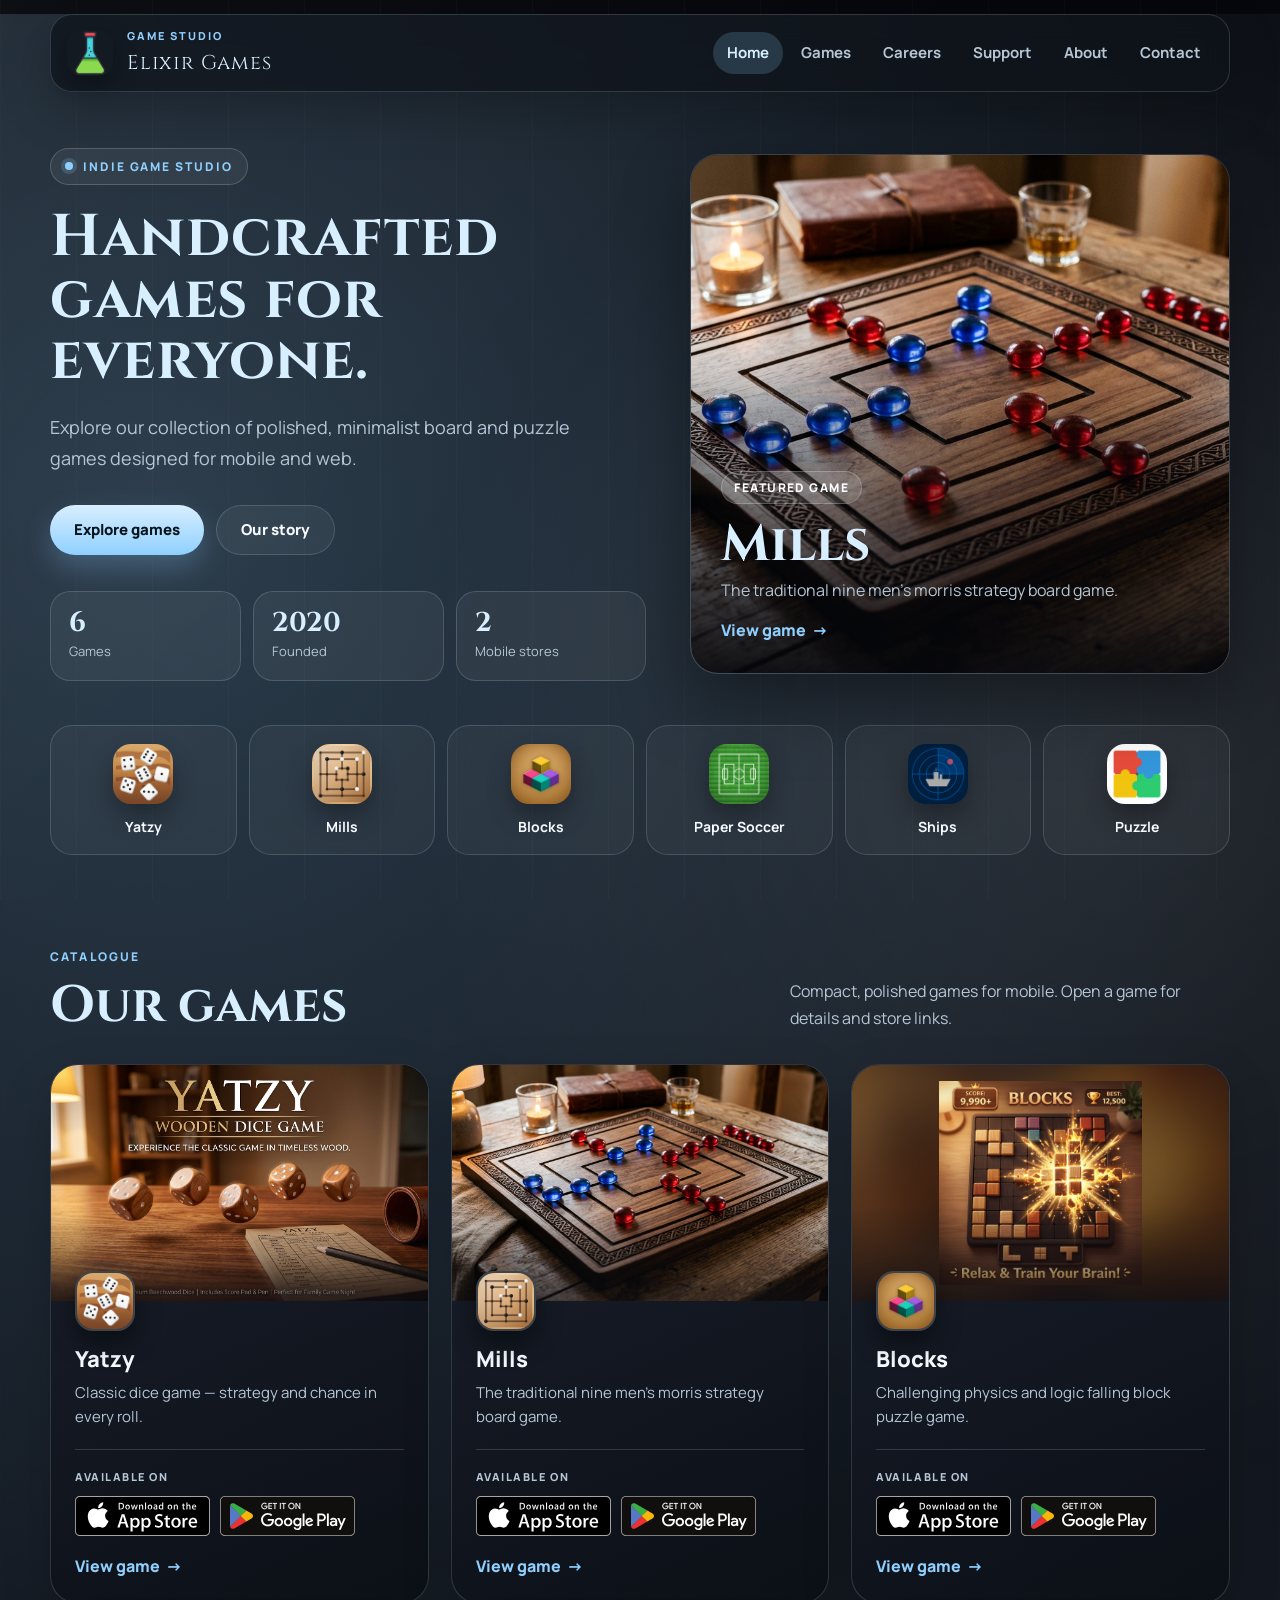
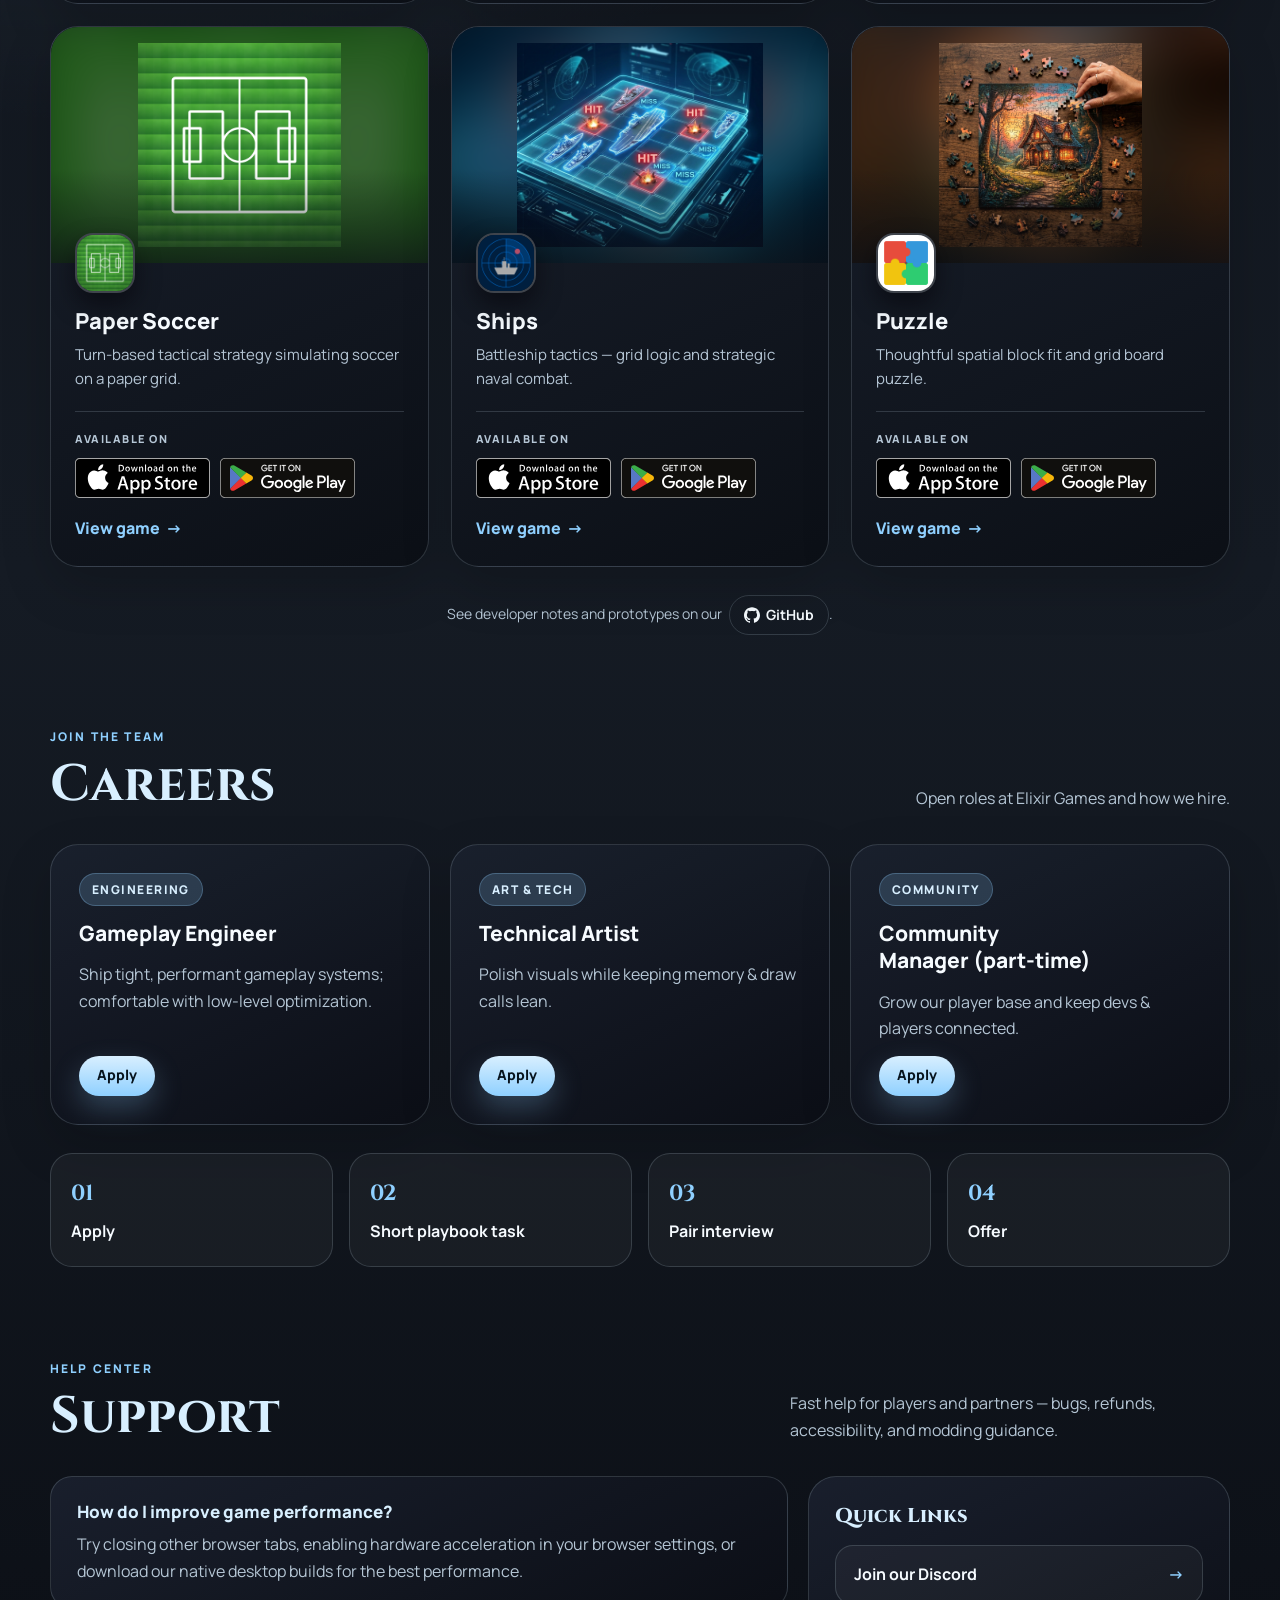
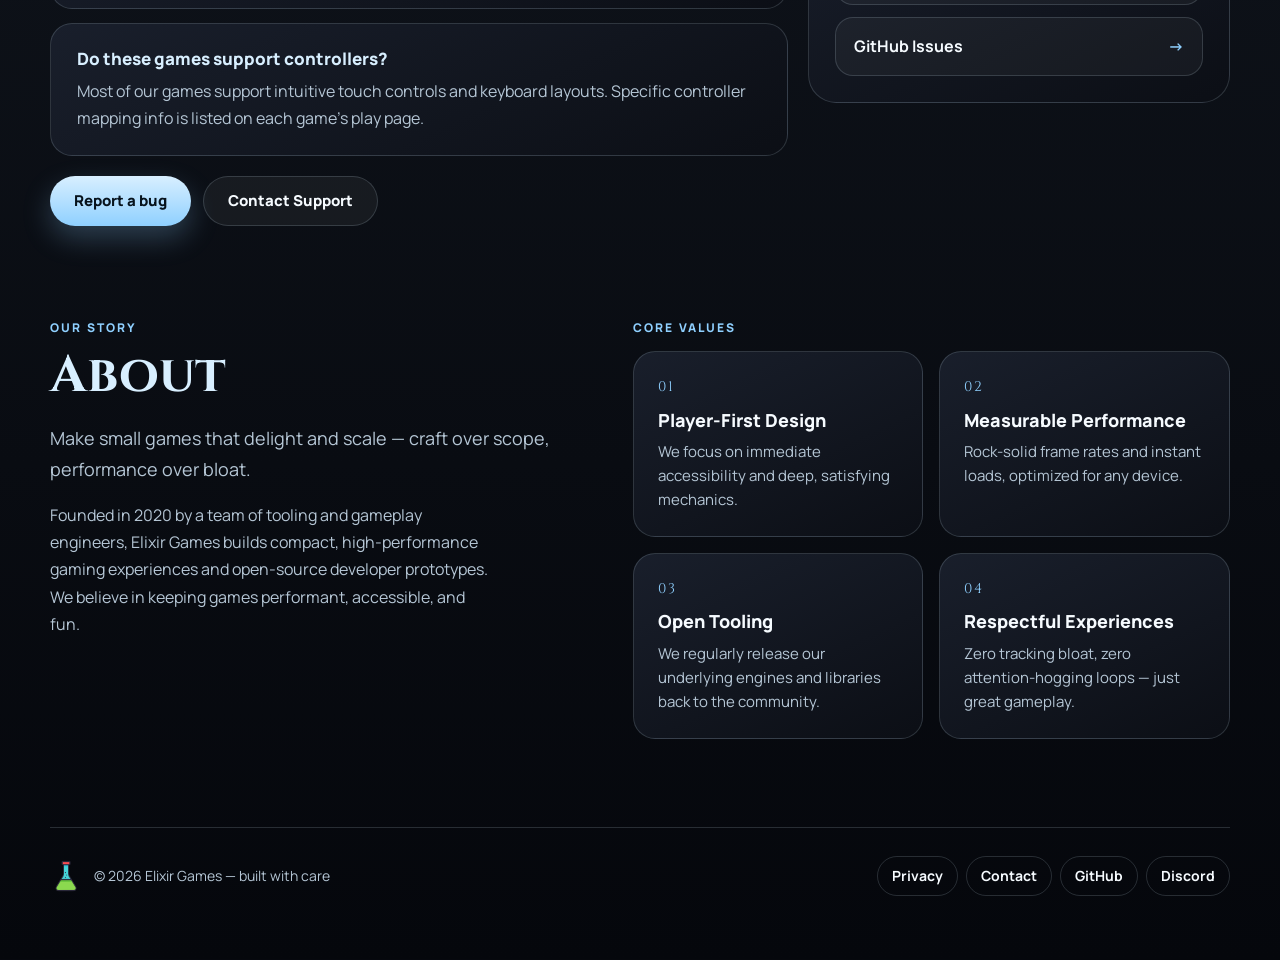
==== index.html @ 97a4c633 "Add white and logo-green light theme to homepage Hard-coded colours on the homepage are now theme to" ====
<!doctype html>
<html lang="en">
<head>
  <meta charset="utf-8">
  <meta name="viewport" content="width=device-width,initial-scale=1">
  <title>Elixir Games — Playful, performant games</title>
  <meta name="description" content="Elixir Games — indie studio building playful, performant games and interactive experiences.">
  <link rel="icon" href="/favicon.ico" type="image/x-icon">
  <link rel="icon" type="image/png" sizes="32x32" href="/favicon-32.png">
  <link rel="icon" type="image/png" sizes="16x16" href="/favicon-16.png">
  <link rel="apple-touch-icon" sizes="180x180" href="/apple-touch-icon.png">
  <meta name="theme-color" content="#0d1016">
  <link rel="canonical" href="https://elixirgames.io/">
  <meta name="robots" content="index, follow">
  <meta name="googlebot" content="index,follow,max-snippet:-1,max-image-preview:large,max-video-preview:-1">
  <link rel="preconnect" href="https://fonts.googleapis.com">
  <link rel="preconnect" href="https://fonts.gstatic.com" crossorigin>
  <link href="https://fonts.googleapis.com/css2?family=Cinzel:wght@500;700;800&family=Manrope:wght@400;500;600;700;800&display=swap" rel="stylesheet">

  <!-- Meta Pixel Code -->
  <script>
  !function(f,b,e,v,n,t,s)
  {if(f.fbq)return;n=f.fbq=function(){n.callMethod?
  n.callMethod.apply(n,arguments):n.queue.push(arguments)};
  if(!f._fbq)f._fbq=n;n.push=n;n.loaded=!0;n.version='2.0';
  n.queue=[];t=b.createElement(e);t.async=!0;
  t.src=v;s=b.getElementsByTagName(e)[0];
  s.parentNode.insertBefore(t,s)}(window, document,'script',
  'https://connect.facebook.net/en_US/fbevents.js');
  fbq('init', '1821610122608960');
  fbq('track', 'PageView');
  </script>
  <noscript><img height="1" width="1" style="display:none"
  src="https://www.facebook.com/tr?id=1821610122608960&ev=PageView&noscript=1"
  /></noscript>
  <!-- End Meta Pixel Code -->

  <!-- Open Graph / Social -->
  <meta property="og:title" content="Elixir Games — Playful, performant games">
  <meta property="og:description" content="Elixir Games builds compact, polished games that run everywhere — web, mobile, and native.">
  <meta property="og:type" content="website">
  <meta property="og:url" content="https://elixirgames.io/">
  <meta property="og:image" content="https://elixirgames.io/favicon-192.png">

  <!-- Twitter -->
  <meta name="twitter:card" content="summary_large_image">
  <meta name="twitter:title" content="Elixir Games — Playful, performant games">
  <meta name="twitter:description" content="Elixir Games builds compact, polished games that run everywhere — web, mobile, and native.">
  <meta name="twitter:image" content="https://elixirgames.io/favicon-192.png">

  <script type="application/ld+json">{
    "@context":"https://schema.org",
    "@type":"Organization",
    "name":"Elixir Games",
    "url":"https://elixirgames.io/",
    "logo":"https://elixirgames.io/favicon-192.png",
    "sameAs":["https://github.com/elixir-games"],
    "contactPoint":[{"@type":"ContactPoint","email":"contact@elixirgames.io","contactType":"customer support"}]
  }</script>
  <link rel="icon" href="/favicon.svg" type="image/svg+xml">
  <script>
    (function(){
      var t = new URLSearchParams(location.search).get('theme');
      if (t === 'light' || t === 'dark') document.documentElement.setAttribute('data-theme', t);
    })();
  </script>
  <style>
    :root{
      --bg:#0d1016;
      --bg-soft:#151b24;
      --bg-deep:#05070c;
      --card-bg:linear-gradient(155deg,rgba(26,32,45,.96),rgba(12,15,22,.96));
      --accent:#8fd0ff;
      --accent-strong:#d8efff;
      --accent-soft:rgba(var(--accent-rgb),.18);
      --accent-glow:rgba(var(--accent-rgb),.22);
      --text:#f6fbff;
      --muted:#b5c6d5;
      --line:rgba(216,239,255,.16);
      --max:1180px;
      --radius:28px;
      --display:"Cinzel","Times New Roman",serif;
      --sans:"Manrope","Avenir Next","Segoe UI",sans-serif;
      --ease:cubic-bezier(.2,.9,.3,1);
      --accent-rgb:143,208,255;
      --accent-text:#8fd0ff;
      --tint:255,255,255;
      --shadow-rgb:0,0,0;
      --fade-rgb:13,16,22;
      --media-bg:#0f1520;
      --topbar-bg:rgba(15,18,25,.72);
      --on-accent:#07131d;
      --btn-from:#d8efff;
      --btn-to:#8fd0ff;
      --grid-blend:screen;
      --glow-2:rgba(255,255,255,.08);
    }

    /* Light theme: white with the Elixir Games logo green (#8BD94F).
       Enabled with ?theme=light (script in <head>). Dark stays the default. */
    [data-theme="light"]{
      --bg:#ffffff;
      --bg-soft:#fbfef9;
      --bg-deep:#f3f9ec;
      --card-bg:linear-gradient(155deg,#ffffff,#f6fbf0);
      --accent:#8BD94F;
      --accent-text:#2F7A12;
      --accent-strong:#2C2A3D;
      --accent-rgb:139,217,79;
      --text:#2C2A3D;
      --muted:#5A5F72;
      --line:rgba(44,42,61,.12);
      --tint:44,42,61;
      --shadow-rgb:44,42,61;
      --fade-rgb:255,255,255;
      --media-bg:#eef5e6;
      --topbar-bg:rgba(255,255,255,.84);
      --on-accent:#2C2A3D;
      --btn-from:#BFF0A0;
      --btn-to:#8BD94F;
      --grid-blend:multiply;
      --accent-glow:rgba(139,217,79,.10);
      --glow-2:rgba(139,217,79,.07);
    }

    *{box-sizing:border-box}
    html{scroll-behavior:smooth;scroll-padding-top:110px;background:var(--bg-deep)}
    body{
      margin:0;
      min-height:100vh;
      color:var(--text);
      font-family:var(--sans);
      line-height:1.6;
      -webkit-font-smoothing:antialiased;
      text-rendering:optimizeLegibility;
      overflow-x:hidden;
      background:
        radial-gradient(circle at 12% 12%,var(--accent-glow),transparent 32%),
        radial-gradient(circle at 88% 18%,var(--glow-2),transparent 20%),
        linear-gradient(180deg,var(--bg) 0%,var(--bg-soft) 52%,var(--bg-deep) 100%);
    }
    body::before{
      content:"";
      position:fixed;
      inset:0;
      pointer-events:none;
      background:
        linear-gradient(135deg,rgba(var(--tint),.03),transparent 46%),
        repeating-linear-gradient(90deg,rgba(var(--tint),.018) 0,rgba(var(--tint),.018) 1px,transparent 1px,transparent 76px);
      mix-blend-mode:var(--grid-blend);
    }
    img{display:block;max-width:100%}
    a{color:inherit}
    :focus-visible{outline:2px solid var(--accent);outline-offset:3px;border-radius:8px}
    h1,h2,h3{margin:0;color:var(--text);text-wrap:balance}
    h1,h2{font-family:var(--display);color:var(--accent-strong);line-height:1.05}
    h1{font-size:clamp(2.5rem,4.6vw,4.1rem);letter-spacing:.01em}
    h2{font-size:clamp(2.1rem,4vw,3.2rem)}
    h3{font-family:var(--sans);font-size:19px;font-weight:800;line-height:1.3}

    .page{position:relative;z-index:1;width:min(var(--max),calc(100% - 40px));margin:0 auto;padding-bottom:24px}

    /* ---------- header ---------- */
    .topbar{
      position:sticky;
      top:14px;
      z-index:50;
      display:flex;
      align-items:center;
      justify-content:space-between;
      gap:16px;
      margin-top:14px;
      padding:12px 14px 12px 16px;
      background:var(--topbar-bg);
      border:1px solid var(--line);
      border-radius:22px;
      box-shadow:0 18px 48px rgba(var(--shadow-rgb),.25);
      backdrop-filter:blur(14px);
      -webkit-backdrop-filter:blur(14px);
    }
    .brand{display:inline-flex;align-items:center;gap:14px;text-decoration:none;min-width:0}
    .brand img{width:46px;height:46px;border-radius:14px;box-shadow:0 10px 24px rgba(var(--shadow-rgb),.3);transition:transform .3s var(--ease)}
    .brand:hover img{transform:translateY(-2px) rotate(-4deg)}
    .brand-kicker{display:block;font-size:11px;font-weight:800;letter-spacing:.18em;text-transform:uppercase;color:var(--accent-text)}
    .brand-title{display:block;margin-top:2px;font-family:var(--display);font-size:20px;letter-spacing:.04em;color:var(--accent-strong)}
    .site-nav{display:flex;align-items:center;gap:4px}
    .site-nav a{padding:9px 14px;border-radius:999px;text-decoration:none;font-weight:700;font-size:15px;color:var(--muted);transition:color .2s ease,background .2s ease}
    .site-nav a:hover{color:var(--text);background:rgba(var(--tint),.06)}
    .site-nav a.active{color:var(--accent-strong);background:var(--accent-soft)}
    .nav-toggle{display:none;align-items:center;justify-content:center;width:44px;height:44px;padding:0;border-radius:14px;border:1px solid var(--line);background:rgba(var(--tint),.05);color:var(--text);cursor:pointer}

    /* ---------- shared bits ---------- */
    .btn{
      display:inline-flex;
      align-items:center;
      justify-content:center;
      gap:8px;
      min-height:50px;
      padding:0 24px;
      border-radius:999px;
      font-family:var(--sans);
      font-size:15px;
      font-weight:800;
      text-decoration:none;
      cursor:pointer;
      transition:transform .2s ease,box-shadow .2s ease,background .2s ease,border-color .2s ease;
    }
    .btn:hover{transform:translateY(-2px)}
    .btn-primary{color:var(--on-accent);background:linear-gradient(180deg,var(--btn-from),var(--btn-to));box-shadow:0 12px 28px rgba(var(--accent-rgb),.25)}
    .btn-primary:hover{box-shadow:0 16px 36px rgba(var(--accent-rgb),.38)}
    .btn-ghost{color:var(--text);background:rgba(var(--tint),.05);border:1px solid var(--line)}
    .btn-ghost:hover{background:rgba(var(--tint),.1);border-color:rgba(var(--tint),.38)}
    .btn-sm{min-height:40px;padding:0 18px;font-size:14px}

    .chip{
      display:inline-flex;
      align-items:center;
      padding:6px 12px;
      border-radius:999px;
      font-size:12px;
      font-weight:800;
      letter-spacing:.12em;
      text-transform:uppercase;
      color:var(--accent-strong);
      background:var(--accent-soft);
      border:1px solid rgba(var(--accent-rgb),.28);
    }
    .kicker{display:inline-block;margin:0 0 12px;font-size:12px;font-weight:800;letter-spacing:.18em;text-transform:uppercase;color:var(--accent-text)}
    .lede{margin:0;max-width:52ch;font-size:18px;line-height:1.7;color:var(--muted)}

    /* ---------- hero ---------- */
    .hero{padding-top:56px}
    .hero-grid{display:grid;grid-template-columns:minmax(0,1.05fr) minmax(0,.95fr);gap:44px;align-items:center}
    .eyebrow{
      display:inline-flex;
      align-items:center;
      gap:10px;
      padding:8px 14px;
      border-radius:999px;
      border:1px solid rgba(var(--tint),.18);
      background:rgba(var(--tint),.06);
      font-size:12px;
      font-weight:800;
      letter-spacing:.16em;
      text-transform:uppercase;
      color:var(--accent-text);
    }
    .eyebrow::before{content:"";width:8px;height:8px;border-radius:50%;background:var(--accent);box-shadow:0 0 0 4px var(--accent-soft)}
    .hero-copy h1{margin:22px 0 20px}
    .cta-row{display:flex;flex-wrap:wrap;gap:12px;margin:32px 0 36px}
    .stats{display:grid;grid-template-columns:repeat(3,minmax(0,1fr));gap:12px}
    .stat{padding:16px 18px;border-radius:20px;background:rgba(var(--tint),.05);border:1px solid var(--line)}
    .stat strong{display:block;font-family:var(--display);font-size:1.7rem;line-height:1.1;color:var(--accent-strong)}
    .stat span{font-size:13px;color:var(--muted)}

    .hero-feature{
      position:relative;
      display:block;
      min-height:520px;
      border-radius:var(--radius);
      overflow:hidden;
      border:1px solid var(--line);
      box-shadow:0 30px 70px rgba(var(--shadow-rgb),.4);
      text-decoration:none;
      isolation:isolate;
    }
    .hero-feature{--accent-text:var(--accent);--accent-strong:#d8efff;--muted:#b5c6d5;--text:#f6fbff}
    .hero-feature > img{position:absolute;inset:0;width:100%;height:100%;object-fit:cover;transition:transform .7s var(--ease)}
    .hero-feature:hover > img{transform:scale(1.05)}
    .hero-feature::after{content:"";position:absolute;inset:0;z-index:1;background:linear-gradient(180deg,rgba(5,7,12,0) 35%,rgba(5,7,12,.92) 100%)}
    .hero-feature-body{position:absolute;left:0;right:0;bottom:0;z-index:2;padding:30px}
    .hero-feature .chip{color:#fff;background:rgba(255,255,255,.12);border-color:rgba(255,255,255,.22)}
    .feature-title{margin:14px 0 6px;font-size:clamp(2.4rem,4vw,3.2rem)}
    .hero-feature-body p{margin:0 0 14px;font-size:16px;line-height:1.6;color:var(--muted)}
    .feature-link{display:inline-flex;gap:6px;font-weight:800;color:var(--accent-text)}

    .shelf{display:grid;grid-template-columns:repeat(6,minmax(0,1fr));gap:12px;margin-top:44px}
    .shelf a{
      display:flex;
      flex-direction:column;
      align-items:center;
      gap:12px;
      padding:18px 10px 16px;
      border-radius:22px;
      background:rgba(var(--tint),.04);
      border:1px solid var(--line);
      color:var(--text);
      text-align:center;
      text-decoration:none;
      font-size:14px;
      font-weight:700;
      transition:transform .25s ease,border-color .25s ease,background .25s ease;
    }
    .shelf img{width:60px;height:60px;border-radius:18px;box-shadow:0 12px 24px rgba(var(--shadow-rgb),.3)}
    .shelf a:hover{transform:translateY(-4px);border-color:rgba(var(--accent-rgb),.4);background:rgba(var(--accent-rgb),.08)}

    /* ---------- sections ---------- */
    .section{padding-top:88px}
    .section-head{display:flex;flex-wrap:wrap;align-items:flex-end;justify-content:space-between;gap:20px 32px;margin-bottom:32px}
    .section-copy{margin:0;max-width:44ch;font-size:16px;line-height:1.7;color:var(--muted)}

    /* ---------- games ---------- */
    .game-grid{display:grid;grid-template-columns:repeat(3,minmax(0,1fr));gap:22px}
    .game-card{
      position:relative;
      display:flex;
      flex-direction:column;
      overflow:hidden;
      border-radius:var(--radius);
      background:var(--card-bg);
      border:1px solid var(--line);
      box-shadow:0 20px 50px rgba(var(--shadow-rgb),.18);
      transition:transform .3s var(--ease),border-color .3s ease,box-shadow .3s ease;
    }
    .game-card:hover{transform:translateY(-6px);border-color:rgba(var(--accent-rgb),.38);box-shadow:0 32px 64px rgba(var(--shadow-rgb),.4)}
    .game-art{position:relative;aspect-ratio:16/10}
    .game-media{position:absolute;inset:0;overflow:hidden;background:var(--media-bg)}
    .game-media img{position:absolute;inset:0;width:100%;height:100%;object-fit:cover;transition:transform .6s var(--ease)}
    .game-media .art-bg{filter:blur(24px) saturate(1.25) brightness(.55);transform:scale(1.25)}
    .game-media .art.contain{object-fit:contain;padding:16px}
    .game-card:hover .game-media .art{transform:scale(1.05)}
    .game-media::after{content:"";position:absolute;inset:0;background:linear-gradient(180deg,rgba(var(--fade-rgb),0) 60%,rgba(var(--fade-rgb),.6))}
    .game-icon{
      position:absolute;
      z-index:2;
      left:24px;
      bottom:-30px;
      width:60px;
      height:60px;
      border-radius:18px;
      border:2px solid rgba(var(--tint),.18);
      background:var(--bg-soft);
      box-shadow:0 12px 26px rgba(var(--shadow-rgb),.45);
    }
    .game-body{display:flex;flex:1;flex-direction:column;padding:44px 24px 24px}
    .game-title{font-size:22px}
    .game-title a{color:var(--text);text-decoration:none}
    .game-title a::after{content:"";position:absolute;inset:0}
    .game-meta{flex:1;margin:8px 0 0;font-size:15px;line-height:1.6;color:var(--muted)}
    .game-foot{margin-top:20px;padding-top:18px;border-top:1px solid var(--line)}
    .avail{display:block;margin-bottom:10px;font-size:11px;font-weight:800;letter-spacing:.14em;text-transform:uppercase;color:var(--muted)}
    .store-row{position:relative;z-index:2;display:flex;flex-wrap:wrap;gap:10px}
    .store-row a{display:inline-flex}
    .store-row img{height:40px;width:auto}
    .game-more{display:inline-flex;gap:6px;margin-top:18px;font-weight:800;color:var(--accent-text);transition:color .2s ease}
    .game-card:hover .game-more{color:var(--accent-strong)}
    .games-foot{margin:28px 0 0;text-align:center;font-size:14px;color:var(--muted)}
    .gh-link{display:inline-flex;align-items:center;gap:6px;margin-left:4px;padding:8px 14px;border-radius:999px;border:1px solid var(--line);color:var(--text);font-weight:700;text-decoration:none;vertical-align:middle;transition:background .2s ease}
    .gh-link:hover{background:rgba(var(--tint),.08)}

    /* ---------- careers ---------- */
    .team-grid{display:grid;grid-template-columns:repeat(3,minmax(0,1fr));gap:20px}
    .team-card{
      display:flex;
      flex-direction:column;
      align-items:flex-start;
      gap:14px;
      padding:28px;
      border-radius:var(--radius);
      background:var(--card-bg);
      border:1px solid var(--line);
      box-shadow:0 20px 50px rgba(var(--shadow-rgb),.18);
    }
    .team-card h3{font-size:21px}
    .team-card p{flex:1;margin:0;color:var(--muted);line-height:1.65}
    .process{
      display:grid;
      grid-template-columns:repeat(4,minmax(0,1fr));
      gap:16px;
      margin:28px 0 0;
      padding:0;
      list-style:none;
    }
    .process li{padding:22px 20px;border-radius:22px;background:rgba(var(--tint),.04);border:1px solid var(--line);font-weight:700;color:var(--text)}
    .process li span{display:block;margin-bottom:8px;font-family:var(--display);font-size:22px;color:var(--accent-text)}

    /* ---------- support ---------- */
    .support-grid{display:grid;grid-template-columns:minmax(0,1.4fr) minmax(0,.8fr);gap:20px;align-items:start}
    .faq{display:grid;gap:14px}
    .faq-item{padding:24px 26px;border-radius:22px;background:var(--card-bg);border:1px solid var(--line)}
    .faq-item h3{margin-bottom:8px;font-size:17px;color:var(--accent-strong)}
    .faq-item p{margin:0;line-height:1.65;color:var(--muted)}
    .faq .cta-row{margin:6px 0 0}
    .link-panel{display:grid;gap:12px;padding:26px;border-radius:var(--radius);background:var(--card-bg);border:1px solid var(--line)}
    .link-panel h3{margin-bottom:4px;font-family:var(--display);font-size:20px;color:var(--accent-strong)}
    .link-row{
      display:flex;
      justify-content:space-between;
      align-items:center;
      padding:16px 18px;
      border-radius:18px;
      background:rgba(var(--tint),.04);
      border:1px solid var(--line);
      font-weight:700;
      text-decoration:none;
      color:var(--text);
      transition:transform .2s ease,border-color .2s ease,background .2s ease;
    }
    .link-row:hover{transform:translateX(3px);border-color:rgba(var(--accent-rgb),.4);background:rgba(var(--accent-rgb),.08)}
    .link-row span:last-child{color:var(--accent-text)}

    /* ---------- about ---------- */
    .about-grid{display:grid;grid-template-columns:minmax(0,1fr) minmax(0,1.1fr);gap:40px;align-items:start}
    .about-grid .lede{margin-top:20px}
    .story{margin:18px 0 0}
    .values-kicker{margin-bottom:14px}
    .values{display:grid;grid-template-columns:repeat(2,minmax(0,1fr));gap:16px}
    .value{padding:24px;border-radius:22px;background:var(--card-bg);border:1px solid var(--line)}
    .value-num{display:block;margin-bottom:10px;font-family:var(--display);font-size:14px;letter-spacing:.14em;color:var(--accent-text)}
    .value h3{margin-bottom:8px;font-size:18px}
    .value p{margin:0;font-size:15px;line-height:1.6;color:var(--muted)}

    /* ---------- footer ---------- */
    .site-footer{
      display:flex;
      flex-wrap:wrap;
      align-items:center;
      justify-content:space-between;
      gap:18px;
      margin-top:88px;
      padding:28px 0 40px;
      border-top:1px solid var(--line);
      font-size:14px;
      color:var(--muted);
    }
    .footer-brand{display:flex;align-items:center;gap:12px}
    .footer-brand img{width:32px;height:32px;border-radius:10px}
    .footer-links{display:flex;flex-wrap:wrap;gap:8px}
    .footer-links a{padding:8px 14px;border-radius:999px;border:1px solid var(--line);font-weight:700;text-decoration:none;color:var(--text);transition:background .2s ease}
    .footer-links a:hover{background:rgba(var(--tint),.08)}

    /* ---------- back to top ---------- */
    .back-to-top{
      position:fixed;
      right:18px;
      bottom:24px;
      z-index:999;
      width:46px;
      height:46px;
      padding:0;
      display:flex;
      align-items:center;
      justify-content:center;
      border:0;
      border-radius:14px;
      background:var(--accent);
      color:var(--on-accent);
      box-shadow:0 12px 28px rgba(var(--accent-rgb),.3);
      cursor:pointer;
      opacity:0;
      transform:translateY(8px);
      pointer-events:none;
      transition:opacity .2s ease,transform .2s ease;
    }
    .back-to-top.show{opacity:1;transform:none;pointer-events:auto}
    .back-to-top svg{width:18px;height:18px;fill:currentColor}

    /* ---------- responsive ---------- */
    @media (max-width:1024px){
      .game-grid{grid-template-columns:repeat(2,minmax(0,1fr))}
      .shelf{grid-template-columns:repeat(3,minmax(0,1fr))}
    }
    @media (max-width:900px){
      .nav-toggle{display:inline-flex}
      .topbar{flex-wrap:wrap}
      .site-nav{display:none;order:3;width:100%;flex-direction:column;align-items:stretch;gap:4px;margin-top:4px;padding-top:12px;border-top:1px solid var(--line)}
      .site-nav.open{display:flex}
      .site-nav a{padding:13px 16px;font-size:16px}
      .hero-grid,.about-grid,.support-grid{grid-template-columns:1fr}
      .hero-feature{min-height:440px}
      .team-grid{grid-template-columns:1fr}
      .process{grid-template-columns:repeat(2,minmax(0,1fr))}
    }
    @media (max-width:640px){
      .page{width:calc(100% - 28px)}
      .topbar{top:10px;padding:10px 12px;border-radius:18px}
      .brand img{width:40px;height:40px;border-radius:12px}
      .brand-title{font-size:18px}
      .hero{padding-top:32px}
      .lede{font-size:16px}
      .cta-row{margin:26px 0 30px}
      .cta-row .btn{flex:1 1 100%}
      .stats{gap:8px}
      .stat{padding:14px 12px}
      .stat strong{font-size:1.4rem}
      .shelf{grid-template-columns:repeat(3,minmax(0,1fr));gap:10px}
      .shelf img{width:52px;height:52px}
      .game-grid{grid-template-columns:1fr}
      .values{grid-template-columns:1fr}
      .process{grid-template-columns:1fr 1fr}
      .faq-item,.link-panel,.team-card{padding:22px}
      .hero-feature{min-height:400px}
      .hero-feature-body{padding:22px}
      .section{padding-top:64px}
      .site-footer{flex-direction:column;align-items:flex-start}
    }

    @media (prefers-reduced-motion:reduce){
      html{scroll-behavior:auto}
      *,*::before,*::after{transition:none !important;animation:none !important}
    }
  </style>
</head>
<body>
  <div class="page">
    <header class="topbar">
      <a class="brand" href="#home">
        <img src="/avatar.png" alt="" width="46" height="46">
        <span class="brand-copy">
          <span class="brand-kicker">Game studio</span>
          <span class="brand-title">Elixir Games</span>
        </span>
      </a>
      <button class="nav-toggle" type="button" aria-expanded="false" aria-controls="site-nav" aria-label="Open menu">
        <svg width="20" height="20" viewBox="0 0 24 24" fill="none" stroke="currentColor" stroke-width="2" stroke-linecap="round" stroke-linejoin="round" aria-hidden="true"><path d="M3 6h18M3 12h18M3 18h18"/></svg>
      </button>
      <nav id="site-nav" class="site-nav" aria-label="Main">
        <a href="#home">Home</a>
        <a href="#games">Games</a>
        <a href="#careers">Careers</a>
        <a href="#support">Support</a>
        <a href="#about">About</a>
        <a href="/contact.html">Contact</a>
      </nav>
    </header>

    <main>
      <section id="home" class="hero">
        <div class="hero-grid">
          <div class="hero-copy">
            <span class="eyebrow">Indie game studio</span>
            <h1>Handcrafted games for everyone.</h1>
            <p class="lede">Explore our collection of polished, minimalist board and puzzle games designed for mobile and web.</p>
            <div class="cta-row">
              <a class="btn btn-primary" href="#games">Explore games</a>
              <a class="btn btn-ghost" href="#about">Our story</a>
            </div>
            <div class="stats">
              <div class="stat"><strong>6</strong><span>Games</span></div>
              <div class="stat"><strong>2020</strong><span>Founded</span></div>
              <div class="stat"><strong>2</strong><span>Mobile stores</span></div>
            </div>
          </div>

          <a class="hero-feature" href="/mills-landing/">
            <img src="/mills-landing/images/mills_ad_landscape.jpg" alt="" width="1376" height="768" fetchpriority="high">
            <div class="hero-feature-body">
              <span class="chip">Featured game</span>
              <h2 class="feature-title">Mills</h2>
              <p>The traditional nine men's morris strategy board game.</p>
              <span class="feature-link">View game <span aria-hidden="true">→</span></span>
            </div>
          </a>
        </div>

        <nav class="shelf" aria-label="Jump to a game">
          <a href="/yatzy-landing/"><img src="/images/yatzy.png" alt="" width="60" height="60"><span>Yatzy</span></a>
          <a href="/mills-landing/"><img src="/images/mills.png" alt="" width="60" height="60"><span>Mills</span></a>
          <a href="/blocks-landing/"><img src="/images/blocks.png" alt="" width="60" height="60"><span>Blocks</span></a>
          <a href="/paper-soccer-landing/"><img src="/images/paper_soccer.png" alt="" width="60" height="60"><span>Paper Soccer</span></a>
          <a href="/ships-landing/"><img src="/images/ships.png" alt="" width="60" height="60"><span>Ships</span></a>
          <a href="/puzzle-landing/"><img src="/images/puzzle.png" alt="" width="60" height="60"><span>Puzzle</span></a>
        </nav>
      </section>

      <section id="games" class="section">
        <div class="section-head">
          <div>
            <span class="kicker">Catalogue</span>
            <h2>Our games</h2>
          </div>
          <p class="section-copy">Compact, polished games for mobile. Open a game for details and store links.</p>
        </div>

        <div class="game-grid">
          <article class="game-card">
            <div class="game-art">
              <div class="game-media" aria-hidden="true">
                <img class="art" src="/yatzy-landing/images/yatzy_ad_landscape_16to9.jpg" alt="" width="1376" height="768" loading="lazy">
              </div>
              <img class="game-icon" src="/images/yatzy.png" alt="" width="60" height="60" loading="lazy">
            </div>
            <div class="game-body">
              <h3 class="game-title"><a href="/yatzy-landing/">Yatzy</a></h3>
              <p class="game-meta">Classic dice game — strategy and chance in every roll.</p>
              <div class="game-foot">
                <span class="avail">Available on</span>
                <div class="store-row">
                  <a href="https://apps.apple.com/pl/app/yatzy-2-0/id6758081832" target="_blank" rel="noopener"><img src="/images/app_store.svg" alt="Download on the App Store"></a>
                  <a href="https://play.google.com/store/apps/details?id=io.elixirgames.yatzy" target="_blank" rel="noopener"><img src="/images/google_play.svg" alt="Get it on Google Play"></a>
                </div>
              </div>
              <span class="game-more">View game <span aria-hidden="true">→</span></span>
            </div>
          </article>

          <article class="game-card">
            <div class="game-art">
              <div class="game-media" aria-hidden="true">
                <img class="art" src="/mills-landing/images/mills_ad_landscape.jpg" alt="" width="1376" height="768" loading="lazy">
              </div>
              <img class="game-icon" src="/images/mills.png" alt="" width="60" height="60" loading="lazy">
            </div>
            <div class="game-body">
              <h3 class="game-title"><a href="/mills-landing/">Mills</a></h3>
              <p class="game-meta">The traditional nine men's morris strategy board game.</p>
              <div class="game-foot">
                <span class="avail">Available on</span>
                <div class="store-row">
                  <a href="https://apps.apple.com/pl/app/mills-2-0/id6758081595" target="_blank" rel="noopener"><img src="/images/app_store.svg" alt="Download on the App Store"></a>
                  <a href="https://play.google.com/store/apps/details?id=io.elixirgames.mills" target="_blank" rel="noopener"><img src="/images/google_play.svg" alt="Get it on Google Play"></a>
                </div>
              </div>
              <span class="game-more">View game <span aria-hidden="true">→</span></span>
            </div>
          </article>

          <article class="game-card">
            <div class="game-art">
              <div class="game-media" aria-hidden="true">
                <img class="art-bg" src="/blocks-landing/images/ad_square_1x1.jpg" alt="" loading="lazy">
                <img class="art contain" src="/blocks-landing/images/ad_square_1x1.jpg" alt="" width="1024" height="1024" loading="lazy">
              </div>
              <img class="game-icon" src="/images/blocks.png" alt="" width="60" height="60" loading="lazy">
            </div>
            <div class="game-body">
              <h3 class="game-title"><a href="/blocks-landing/">Blocks</a></h3>
              <p class="game-meta">Challenging physics and logic falling block puzzle game.</p>
              <div class="game-foot">
                <span class="avail">Available on</span>
                <div class="store-row">
                  <a href="https://apps.apple.com/pl/app/blocks-2-0/id6760268812" target="_blank" rel="noopener"><img src="/images/app_store.svg" alt="Download on the App Store"></a>
                  <a href="https://play.google.com/store/apps/details?id=io.elixirgames.blocks" target="_blank" rel="noopener"><img src="/images/google_play.svg" alt="Get it on Google Play"></a>
                </div>
              </div>
              <span class="game-more">View game <span aria-hidden="true">→</span></span>
            </div>
          </article>

          <article class="game-card">
            <div class="game-art">
              <div class="game-media" aria-hidden="true">
                <img class="art-bg" src="/images/paper_soccer.png" alt="" loading="lazy">
                <img class="art contain" src="/images/paper_soccer.png" alt="" width="1024" height="1024" loading="lazy">
              </div>
              <img class="game-icon" src="/images/paper_soccer.png" alt="" width="60" height="60" loading="lazy">
            </div>
            <div class="game-body">
              <h3 class="game-title"><a href="/paper-soccer-landing/">Paper Soccer</a></h3>
              <p class="game-meta">Turn-based tactical strategy simulating soccer on a paper grid.</p>
              <div class="game-foot">
                <span class="avail">Available on</span>
                <div class="store-row">
                  <a href="https://apps.apple.com/pl/app/paper-soccer-2-0/id6758081931" target="_blank" rel="noopener"><img src="/images/app_store.svg" alt="Download on the App Store"></a>
                  <a href="https://play.google.com/store/apps/details?id=io.elixirgames.paper_soccer" target="_blank" rel="noopener"><img src="/images/google_play.svg" alt="Get it on Google Play"></a>
                </div>
              </div>
              <span class="game-more">View game <span aria-hidden="true">→</span></span>
            </div>
          </article>

          <article class="game-card">
            <div class="game-art">
              <div class="game-media" aria-hidden="true">
                <img class="art-bg" src="/ships-landing/images/ships_main_cropped.png" alt="" loading="lazy">
                <img class="art contain" src="/ships-landing/images/ships_main_cropped.png" alt="" width="520" height="430" loading="lazy">
              </div>
              <img class="game-icon" src="/images/ships.png" alt="" width="60" height="60" loading="lazy">
            </div>
            <div class="game-body">
              <h3 class="game-title"><a href="/ships-landing/">Ships</a></h3>
              <p class="game-meta">Battleship tactics — grid logic and strategic naval combat.</p>
              <div class="game-foot">
                <span class="avail">Available on</span>
                <div class="store-row">
                  <a href="https://apps.apple.com/pl/app/ships-2-0/id6758081929" target="_blank" rel="noopener"><img src="/images/app_store.svg" alt="Download on the App Store"></a>
                  <a href="https://play.google.com/store/apps/details?id=io.elixirgames.battleships" target="_blank" rel="noopener"><img src="/images/google_play.svg" alt="Get it on Google Play"></a>
                </div>
              </div>
              <span class="game-more">View game <span aria-hidden="true">→</span></span>
            </div>
          </article>

          <article class="game-card">
            <div class="game-art">
              <div class="game-media" aria-hidden="true">
                <img class="art-bg" src="/puzzle-landing/images/ad_square_feed.jpg" alt="" loading="lazy">
                <img class="art contain" src="/puzzle-landing/images/ad_square_feed.jpg" alt="" width="1024" height="1024" loading="lazy">
              </div>
              <img class="game-icon" src="/images/puzzle.png" alt="" width="60" height="60" loading="lazy">
            </div>
            <div class="game-body">
              <h3 class="game-title"><a href="/puzzle-landing/">Puzzle</a></h3>
              <p class="game-meta">Thoughtful spatial block fit and grid board puzzle.</p>
              <div class="game-foot">
                <span class="avail">Available on</span>
                <div class="store-row">
                  <a href="https://apps.apple.com/pl/app/puzzle-2-0/id6757918654" target="_blank" rel="noopener"><img src="/images/app_store.svg" alt="Download on the App Store"></a>
                  <a href="https://play.google.com/store/apps/details?id=io.elixirgames.puzzle" target="_blank" rel="noopener"><img src="/images/google_play.svg" alt="Get it on Google Play"></a>
                </div>
              </div>
              <span class="game-more">View game <span aria-hidden="true">→</span></span>
            </div>
          </article>
        </div>

        <p class="games-foot">See developer notes and prototypes on our
          <a class="gh-link" href="https://github.com/elixir-games" target="_blank" rel="noopener"><svg viewBox="0 0 24 24" fill="currentColor" style="width:16px;height:16px"><path d="M12 .297c-6.63 0-12 5.373-12 12 0 5.303 3.438 9.8 8.205 11.385.6.113.82-.258.82-.577 0-.285-.01-1.04-.015-2.04-3.338.724-4.042-1.61-4.042-1.61C4.422 18.07 3.633 17.7 3.633 17.7c-1.087-.744.084-.729.084-.729 1.205.084 1.838 1.236 1.838 1.236 1.07 1.835 2.809 1.305 3.495.998.108-.776.417-1.305.76-1.605-2.665-.3-5.466-1.332-5.466-5.93 0-1.31.465-2.38 1.235-3.22-.135-.303-.54-1.523.105-3.176 0 0 1.005-.322 3.3 1.23.96-.267 1.98-.399 3-.405 1.02.006 2.04.138 3 .405 2.28-1.552 3.285-1.23 3.285-1.23.645 1.653.24 2.873.12 3.176.765.84 1.23 1.91 1.23 3.22 0 4.61-2.805 5.625-5.475 5.92.42.36.81 1.096.81 2.22 0 1.606-.015 2.896-.015 3.286 0 .315.21.69.825.57C20.565 22.092 24 17.592 24 12.297c0-6.627-5.373-12-12-12"/></svg>GitHub</a>.
        </p>
      </section>

      <section id="careers" class="section">
        <div class="section-head">
          <div>
            <span class="kicker">Join the team</span>
            <h2>Careers</h2>
          </div>
          <p class="section-copy">Open roles at Elixir Games and how we hire.</p>
        </div>

        <div class="team-grid">
          <article class="team-card">
            <span class="chip">Engineering</span>
            <h3>Gameplay Engineer</h3>
            <p>Ship tight, performant gameplay systems; comfortable with low-level optimization.</p>
            <a class="btn btn-primary btn-sm" href="mailto:contact@elixirgames.io?subject=Gameplay%20Engineer%20Application">Apply</a>
          </article>
          <article class="team-card">
            <span class="chip">Art &amp; tech</span>
            <h3>Technical Artist</h3>
            <p>Polish visuals while keeping memory &amp; draw calls lean.</p>
            <a class="btn btn-primary btn-sm" href="mailto:contact@elixirgames.io?subject=Technical%20Artist%20Application">Apply</a>
          </article>
          <article class="team-card">
            <span class="chip">Community</span>
            <h3>Community Manager (part-time)</h3>
            <p>Grow our player base and keep devs &amp; players connected.</p>
            <a class="btn btn-primary btn-sm" href="mailto:contact@elixirgames.io?subject=Community%20Manager%20Application">Apply</a>
          </article>
        </div>

        <ol class="process" aria-label="Hiring process">
          <li><span>01</span>Apply</li>
          <li><span>02</span>Short playbook task</li>
          <li><span>03</span>Pair interview</li>
          <li><span>04</span>Offer</li>
        </ol>
      </section>

      <section id="support" class="section">
        <div class="section-head">
          <div>
            <span class="kicker">Help center</span>
            <h2>Support</h2>
          </div>
          <p class="section-copy">Fast help for players and partners — bugs, refunds, accessibility, and modding guidance.</p>
        </div>

        <div class="support-grid">
          <div class="faq">
            <article class="faq-item">
              <h3>How do I improve game performance?</h3>
              <p>Try closing other browser tabs, enabling hardware acceleration in your browser settings, or download our native desktop builds for the best performance.</p>
            </article>
            <article class="faq-item">
              <h3>Do these games support controllers?</h3>
              <p>Most of our games support intuitive touch controls and keyboard layouts. Specific controller mapping info is listed on each game's play page.</p>
            </article>
            <div class="cta-row">
              <a class="btn btn-primary" href="/contact.html">Report a bug</a>
              <a class="btn btn-ghost" href="/contact.html">Contact Support</a>
            </div>
          </div>

          <aside class="link-panel" aria-label="Community links">
            <h3>Quick Links</h3>
            <a class="link-row" href="https://discord.gg/elixir-games" target="_blank" rel="noopener"><span>Join our Discord</span><span aria-hidden="true">→</span></a>
            <a class="link-row" href="https://github.com/elixir-games" target="_blank" rel="noopener"><span>GitHub Issues</span><span aria-hidden="true">→</span></a>
          </aside>
        </div>
      </section>

      <section id="about" class="section">
        <div class="about-grid">
          <div>
            <span class="kicker">Our story</span>
            <h2>About</h2>
            <p class="lede">Make small games that delight and scale — craft over scope, performance over bloat.</p>
            <p class="section-copy story">Founded in 2020 by a team of tooling and gameplay engineers, Elixir Games builds compact, high-performance gaming experiences and open-source developer prototypes. We believe in keeping games performant, accessible, and fun.</p>
          </div>

          <div>
            <p class="kicker values-kicker">Core values</p>
            <div class="values">
              <article class="value">
                <span class="value-num">01</span>
                <h3>Player-First Design</h3>
                <p>We focus on immediate accessibility and deep, satisfying mechanics.</p>
              </article>
              <article class="value">
                <span class="value-num">02</span>
                <h3>Measurable Performance</h3>
                <p>Rock-solid frame rates and instant loads, optimized for any device.</p>
              </article>
              <article class="value">
                <span class="value-num">03</span>
                <h3>Open Tooling</h3>
                <p>We regularly release our underlying engines and libraries back to the community.</p>
              </article>
              <article class="value">
                <span class="value-num">04</span>
                <h3>Respectful Experiences</h3>
                <p>Zero tracking bloat, zero attention-hogging loops — just great gameplay.</p>
              </article>
            </div>
          </div>
        </div>
      </section>
    </main>

    <footer class="site-footer">
      <div class="footer-brand">
        <img src="/avatar.png" alt="" width="32" height="32">
        <span>© <span id="year"></span> Elixir Games — built with care</span>
      </div>
      <div class="footer-links">
        <a href="/privacy.html">Privacy</a>
        <a href="/contact.html">Contact</a>
        <a href="https://github.com/elixir-games" target="_blank" rel="noopener">GitHub</a>
        <a href="https://discord.gg/elixir-games" target="_blank" rel="noopener">Discord</a>
      </div>
    </footer>
  </div>

  <script>
    // Handle #privacy hash - redirect to privacy page
    (function(){
      if(window.location.hash === '#privacy') {
        window.location.replace('/privacy.html');
      }
    })();
  </script>
  <script>
    // Header: year, mobile menu, and active-section highlight
    (function(){
      var year = document.getElementById('year');
      if(year) year.textContent = new Date().getFullYear();

      var btn = document.querySelector('.nav-toggle');
      var nav = document.getElementById('site-nav');
      if(!btn || !nav) return;

      function setOpen(open){
        nav.classList.toggle('open', open);
        btn.setAttribute('aria-expanded', String(open));
        btn.setAttribute('aria-label', open ? 'Close menu' : 'Open menu');
        // back-to-top listens for this to re-check its visibility
        if(!open) document.dispatchEvent(new Event('eg:navclosed'));
      }

      btn.addEventListener('click', function(){ setOpen(!nav.classList.contains('open')); });
      document.addEventListener('keydown', function(e){
        if(e.key === 'Escape' && nav.classList.contains('open')){ setOpen(false); btn.focus(); }
      });
      document.addEventListener('click', function(e){
        if(!nav.classList.contains('open')) return;
        if(!nav.contains(e.target) && !btn.contains(e.target)) setOpen(false);
      });
      nav.querySelectorAll('a').forEach(function(link){
        link.addEventListener('click', function(){ if(window.innerWidth <= 900) setOpen(false); });
      });
      window.addEventListener('resize', function(){
        if(window.innerWidth > 900 && nav.classList.contains('open')) setOpen(false);
      });

      var links = Array.prototype.slice.call(nav.querySelectorAll('a[href^="#"]'));
      var byId = {};
      links.forEach(function(a){ byId[a.getAttribute('href').slice(1)] = a; });
      if('IntersectionObserver' in window){
        var io = new IntersectionObserver(function(entries){
          entries.forEach(function(entry){
            if(!entry.isIntersecting) return;
            links.forEach(function(a){ a.classList.remove('active'); });
            var link = byId[entry.target.id];
            if(link) link.classList.add('active');
          });
        }, { rootMargin: '-30% 0px -60% 0px' });
        Object.keys(byId).forEach(function(id){
          var el = document.getElementById(id);
          if(el) io.observe(el);
        });
      }
    })();
  </script>
  <button class="back-to-top" aria-label="Back to top" title="Back to top">
    <svg width="18" height="18" viewBox="0 0 24 24" fill="none" xmlns="http://www.w3.org/2000/svg" aria-hidden="true" focusable="false">
      <path d="M12 4l-8 8h5v8h6v-8h5l-8-8z" fill="currentColor" />
    </svg>
  </button>
  <script>
    (function(){
      const btn = document.querySelector('.back-to-top');
      if(!btn) return;
      // cross-browser page offset helper
      function pageY(){ return (window.pageYOffset !== undefined) ? window.pageYOffset : (document.documentElement || document.body.parentNode || document.body).scrollTop; }

      // Detect scroll in document or any likely scrollable container
      function anyScrolled(){
        // global/page-level
        if(pageY() > 0) return true;
        const scrollingEl = document.scrollingElement || document.documentElement || document.body;
        if(scrollingEl && scrollingEl.scrollTop > 0) return true;
        // common wrapper
        const wrap = document.querySelector('.wrap');
        if(wrap && wrap.scrollTop > 0) return true;
        // detect other scrollable elements (overflow auto/scroll + scrollHeight > clientHeight)
        try{
          const nodes = document.querySelectorAll('*');
          for(let i=0;i<nodes.length;i++){
            const el = nodes[i];
            const style = window.getComputedStyle(el);
            if(!style) continue;
            const oy = style.overflowY;
            if((oy === 'auto' || oy === 'scroll' || oy === 'overlay') && el.scrollHeight > el.clientHeight){
              if(el.scrollTop > 0) return true;
            }
          }
        }catch(e){}
        return false;
      }

      function toggle(){
        if(anyScrolled()) btn.classList.add('show'); else btn.classList.remove('show');
      }

      // Smooth scroll to top — handle document and any inner scrollable containers
      function scrollAllToTop(){
        const topEl = document.scrollingElement || document.documentElement || document.body;
        try{ topEl.scrollTo({top:0,behavior:'smooth'}); }catch(e){ try{ window.scrollTo(0,0); }catch(e2){}
        }
        // also scroll any scrollable elements to top (covers nested/overflow containers)
        try{
          const nodes = document.querySelectorAll('*');
          for(let i=0;i<nodes.length;i++){
            const el = nodes[i];
            const style = window.getComputedStyle(el);
            if(!style) continue;
            const oy = style.overflowY;
            if((oy === 'auto' || oy === 'scroll' || oy === 'overlay') && el.scrollHeight > el.clientHeight){
              try{ el.scrollTo ? el.scrollTo({top:0,behavior:'smooth'}) : (el.scrollTop = 0); }catch(_e){ try{ el.scrollTop = 0; }catch(_e2){} }
            }
          }
        }catch(e){}
        btn.blur();
      }
      btn.addEventListener('click', scrollAllToTop);

      const passiveOpts = {passive:true};
      // primary events that indicate scroll/interaction
      window.addEventListener('scroll', toggle, passiveOpts);
      window.addEventListener('touchmove', toggle, passiveOpts);
      window.addEventListener('pointermove', toggle, passiveOpts);
      window.addEventListener('resize', toggle);
      window.addEventListener('focusin', toggle);
      // also re-evaluate when the page loads or the hash changes (anchor navigation)
      window.addEventListener('load', toggle);
      window.addEventListener('hashchange', ()=>{ setTimeout(toggle, 80); });

      // ensure the button becomes briefly visible after layout/navigation changes
      function ensureVisibleBriefly(duration=900){
        if(anyScrolled()){
          btn.classList.add('show');
          setTimeout(toggle, duration);
        }
      }

      // listen for our custom event when the mobile nav closes
      document.addEventListener('eg:navclosed', ()=>{ setTimeout(toggle, 120); ensureVisibleBriefly(900); });

      // Some iOS/Safari cases need a short polling after layout changes
      function shortPoll(){ let checks=0; const id = setInterval(()=>{ checks++; toggle(); if(checks>6) clearInterval(id); }, 120); }
      document.addEventListener('eg:navclosed', shortPoll);
      window.addEventListener('orientationchange', ()=>{ setTimeout(()=>{ toggle(); shortPoll(); }, 180); });

      // observe body class changes (e.g., nav-open) to re-evaluate visibility
      try{
        const mo = new MutationObserver((mutations)=>{ mutations.forEach(m=>{ if(m.attributeName==='class') { toggle(); shortPoll(); } }); });
        mo.observe(document.body, { attributes: true, attributeFilter: ['class'] });
      }catch(e){}

      // initialize
      toggle();

      // also show the button when navigating to an in-page anchor (so users can return quickly)
      document.addEventListener('click', (e)=>{
        const a = e.target.closest && e.target.closest('a[href^="#"]');
        if(a && a.getAttribute('href')!="#") setTimeout(()=>{ toggle(); shortPoll(); ensureVisibleBriefly(900); }, 300);
      });
    })();
  </script>
</body>
</html>
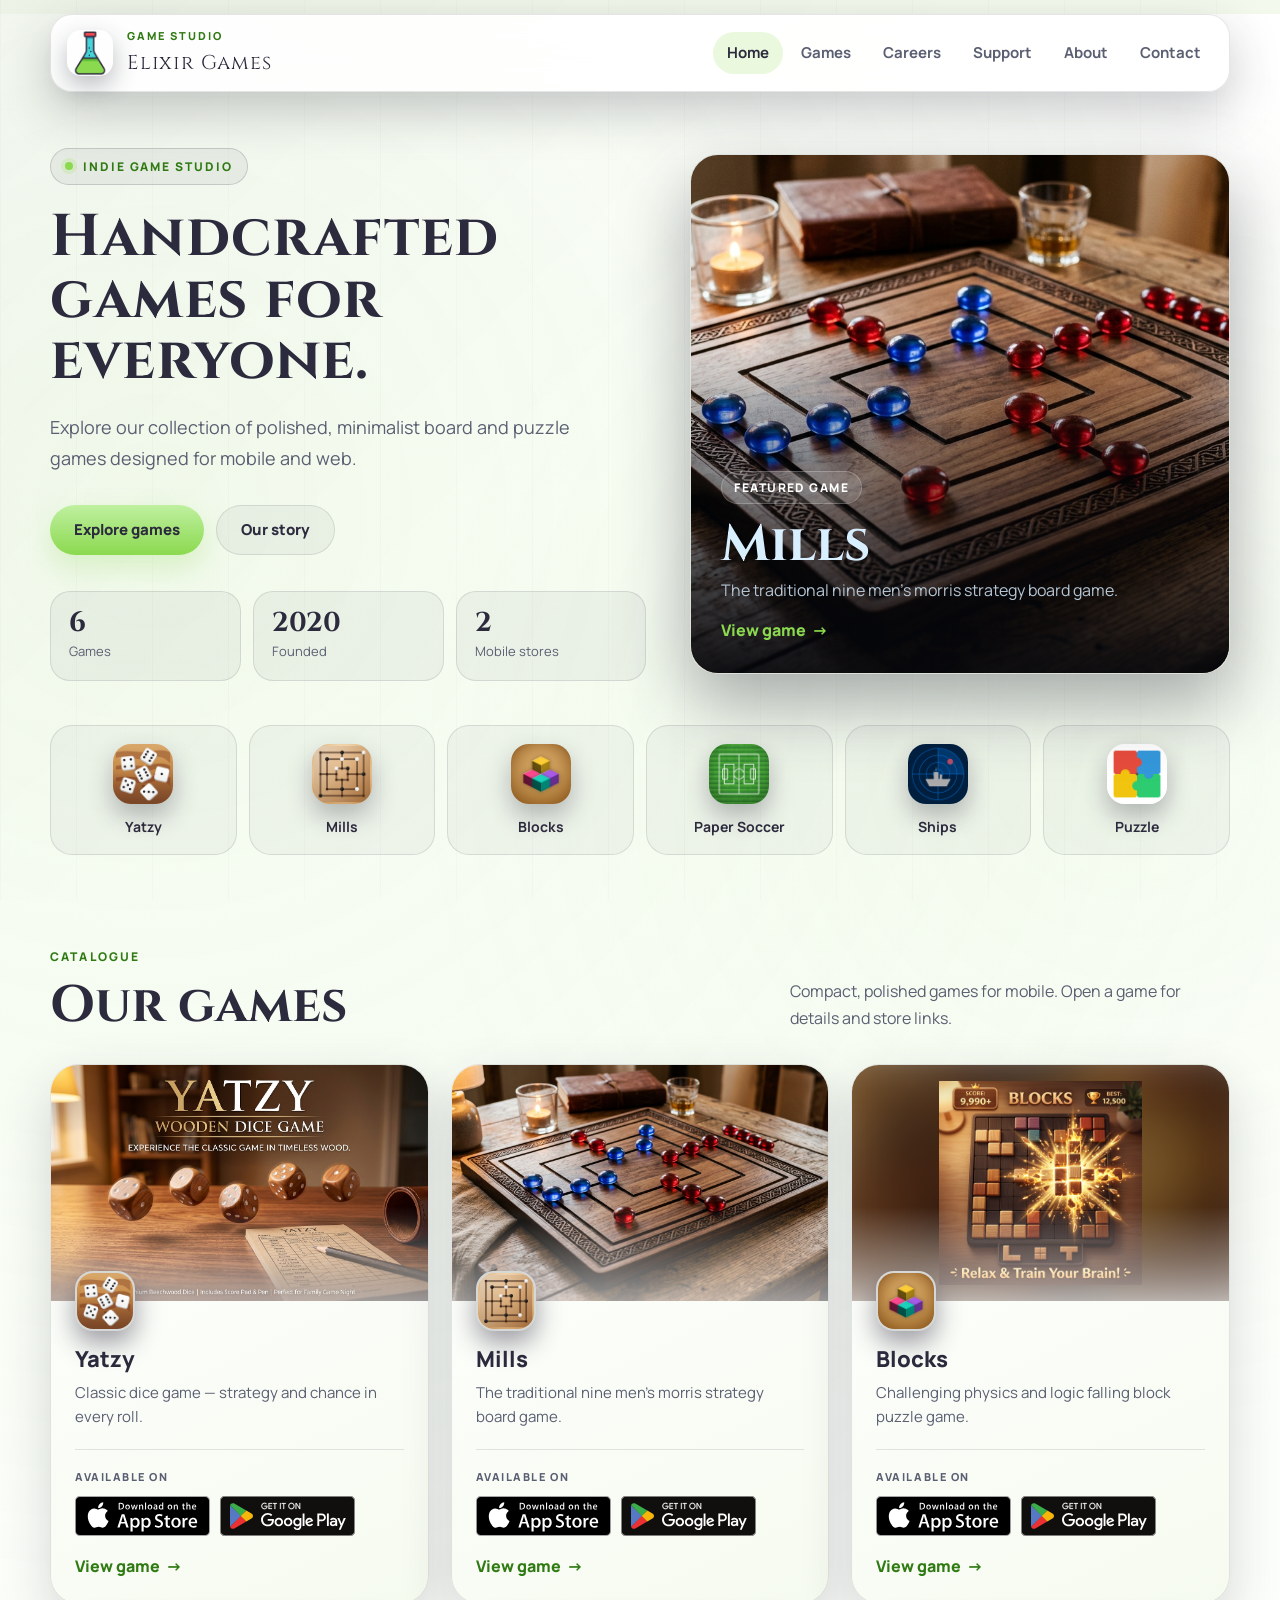
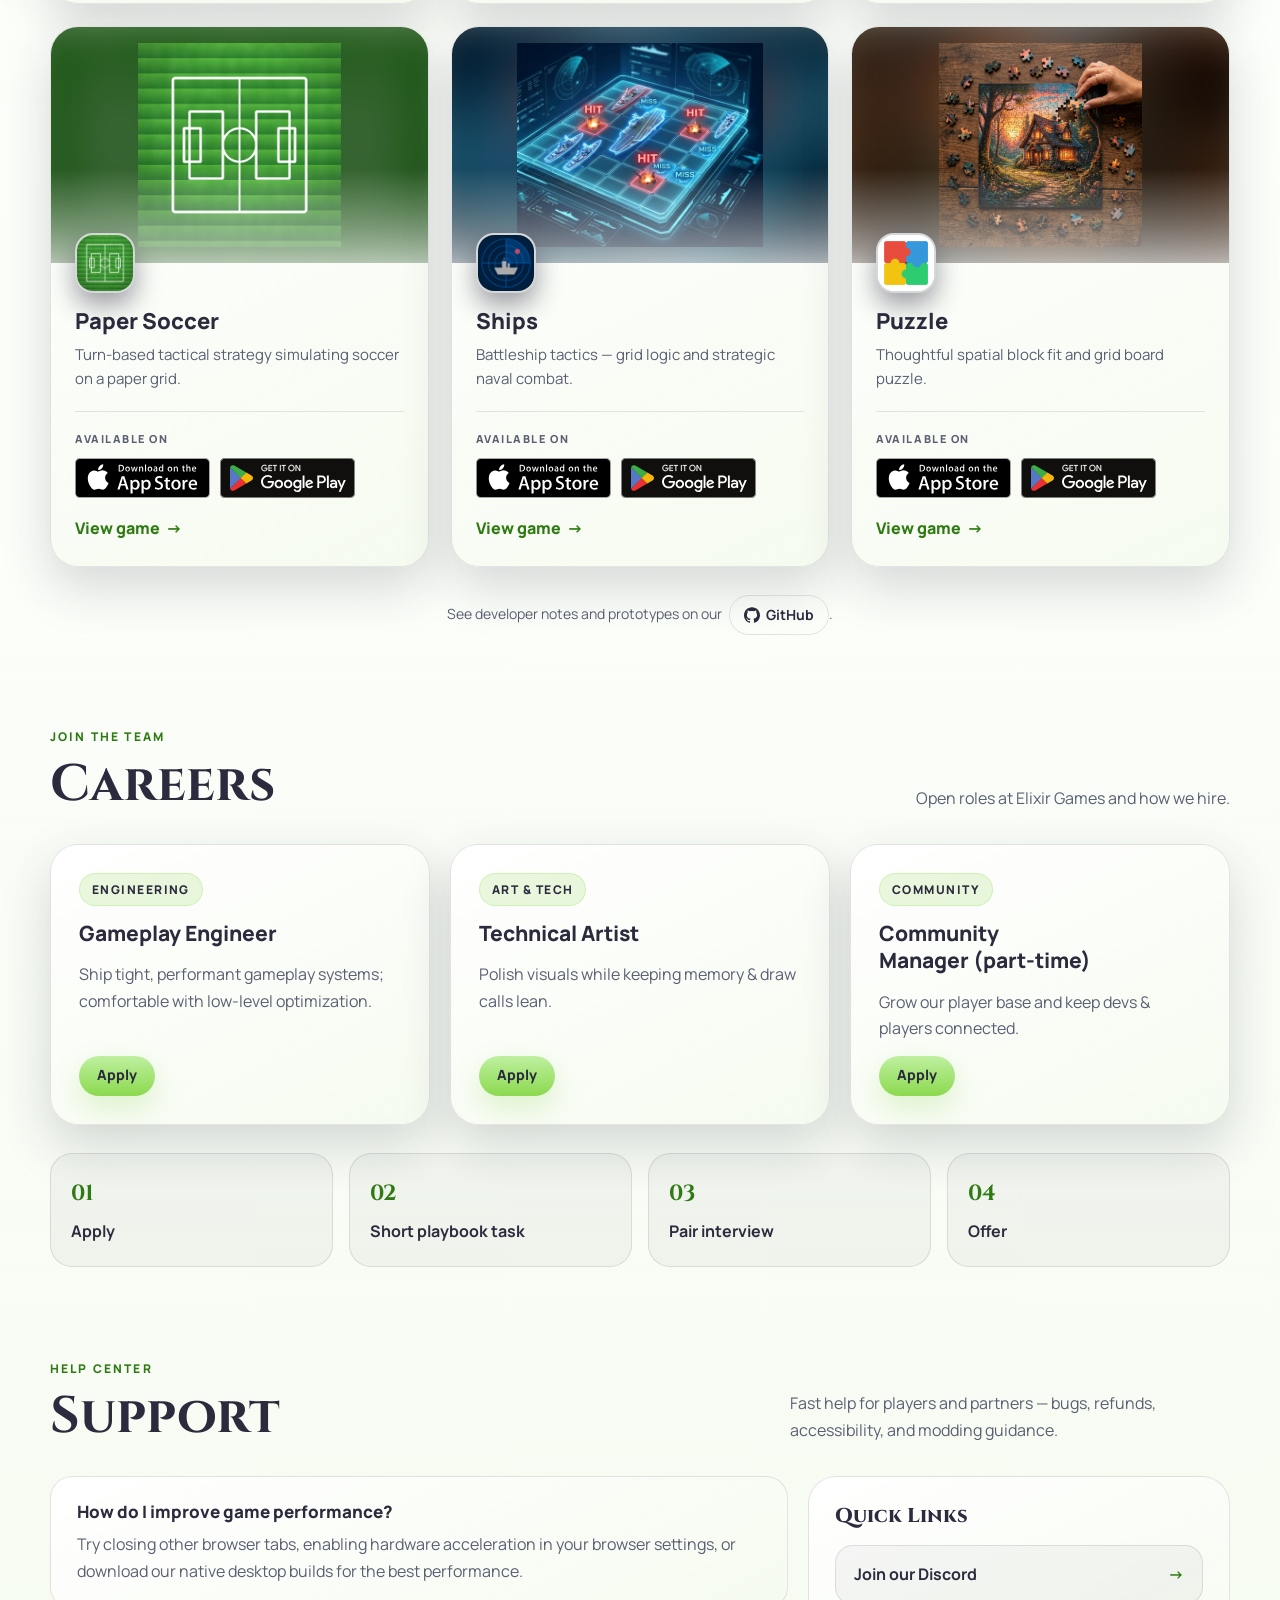
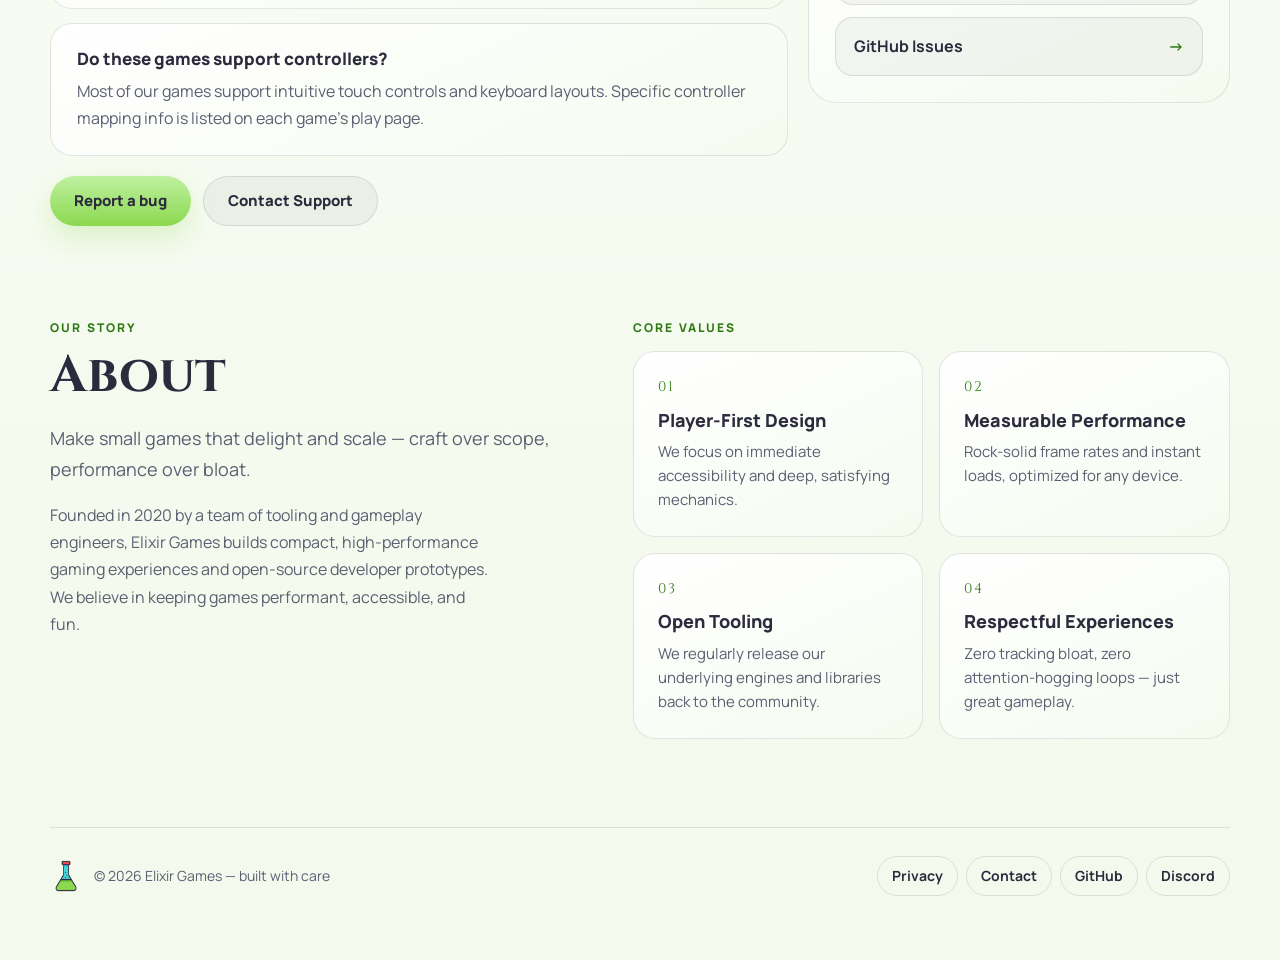
==== commit f04af69b: "Make the white and logo-green theme the homepage default The light theme was opt-in via ?theme=light" ====
--- a/index.html
+++ b/index.html
@@ -9,7 +9,7 @@
   <link rel="icon" type="image/png" sizes="32x32" href="/favicon-32.png">
   <link rel="icon" type="image/png" sizes="16x16" href="/favicon-16.png">
   <link rel="apple-touch-icon" sizes="180x180" href="/apple-touch-icon.png">
-  <meta name="theme-color" content="#0d1016">
+  <meta name="theme-color" content="#ffffff">
   <link rel="canonical" href="https://elixirgames.io/">
   <meta name="robots" content="index, follow">
   <meta name="googlebot" content="index,follow,max-snippet:-1,max-image-preview:large,max-video-preview:-1">
@@ -66,39 +66,8 @@
   </script>
   <style>
     :root{
-      --bg:#0d1016;
-      --bg-soft:#151b24;
-      --bg-deep:#05070c;
-      --card-bg:linear-gradient(155deg,rgba(26,32,45,.96),rgba(12,15,22,.96));
-      --accent:#8fd0ff;
-      --accent-strong:#d8efff;
-      --accent-soft:rgba(var(--accent-rgb),.18);
-      --accent-glow:rgba(var(--accent-rgb),.22);
-      --text:#f6fbff;
-      --muted:#b5c6d5;
-      --line:rgba(216,239,255,.16);
-      --max:1180px;
-      --radius:28px;
-      --display:"Cinzel","Times New Roman",serif;
-      --sans:"Manrope","Avenir Next","Segoe UI",sans-serif;
-      --ease:cubic-bezier(.2,.9,.3,1);
-      --accent-rgb:143,208,255;
-      --accent-text:#8fd0ff;
-      --tint:255,255,255;
-      --shadow-rgb:0,0,0;
-      --fade-rgb:13,16,22;
-      --media-bg:#0f1520;
-      --topbar-bg:rgba(15,18,25,.72);
-      --on-accent:#07131d;
-      --btn-from:#d8efff;
-      --btn-to:#8fd0ff;
-      --grid-blend:screen;
-      --glow-2:rgba(255,255,255,.08);
-    }
-
-    /* Light theme: white with the Elixir Games logo green (#8BD94F).
-       Enabled with ?theme=light (script in <head>). Dark stays the default. */
-    [data-theme="light"]{
+      /* Default theme: white with the Elixir Games logo green (#8BD94F).
+         Dark theme: add ?theme=dark to the URL (see [data-theme="dark"] below). */
       --bg:#ffffff;
       --bg-soft:#fbfef9;
       --bg-deep:#f3f9ec;
@@ -107,22 +76,54 @@
       --accent-text:#2F7A12;
       --accent-strong:#2C2A3D;
       --accent-rgb:139,217,79;
+      --accent-soft:rgba(var(--accent-rgb),.18);
+      --accent-glow:rgba(var(--accent-rgb),.10);
       --text:#2C2A3D;
       --muted:#5A5F72;
       --line:rgba(44,42,61,.12);
       --tint:44,42,61;
       --shadow-rgb:44,42,61;
       --fade-rgb:255,255,255;
+      --glow-2:rgba(139,217,79,.07);
       --media-bg:#eef5e6;
       --topbar-bg:rgba(255,255,255,.84);
       --on-accent:#2C2A3D;
       --btn-from:#BFF0A0;
       --btn-to:#8BD94F;
       --grid-blend:multiply;
-      --accent-glow:rgba(139,217,79,.10);
-      --glow-2:rgba(139,217,79,.07);
-    }
-
+      --color-scheme:light;
+      --max:1180px;
+      --radius:28px;
+      --display:"Cinzel","Times New Roman",serif;
+      --sans:"Manrope","Avenir Next","Segoe UI",sans-serif;
+      --ease:cubic-bezier(.2,.9,.3,1);
+    }
+
+    [data-theme="dark"]{
+      --bg:#0d1016;
+      --bg-soft:#151b24;
+      --bg-deep:#05070c;
+      --card-bg:linear-gradient(155deg,rgba(26,32,45,.96),rgba(12,15,22,.96));
+      --accent:#8fd0ff;
+      --accent-text:#8fd0ff;
+      --accent-strong:#d8efff;
+      --accent-rgb:143,208,255;
+      --accent-glow:rgba(var(--accent-rgb),.22);
+      --text:#f6fbff;
+      --muted:#b5c6d5;
+      --line:rgba(216,239,255,.16);
+      --tint:255,255,255;
+      --shadow-rgb:0,0,0;
+      --fade-rgb:13,16,22;
+      --glow-2:rgba(255,255,255,.08);
+      --media-bg:#0f1520;
+      --topbar-bg:rgba(15,18,25,.72);
+      --on-accent:#07131d;
+      --btn-from:#d8efff;
+      --btn-to:#8fd0ff;
+      --grid-blend:screen;
+      --color-scheme:dark;
+    }
     *{box-sizing:border-box}
     html{scroll-behavior:smooth;scroll-padding-top:110px;background:var(--bg-deep)}
     body{
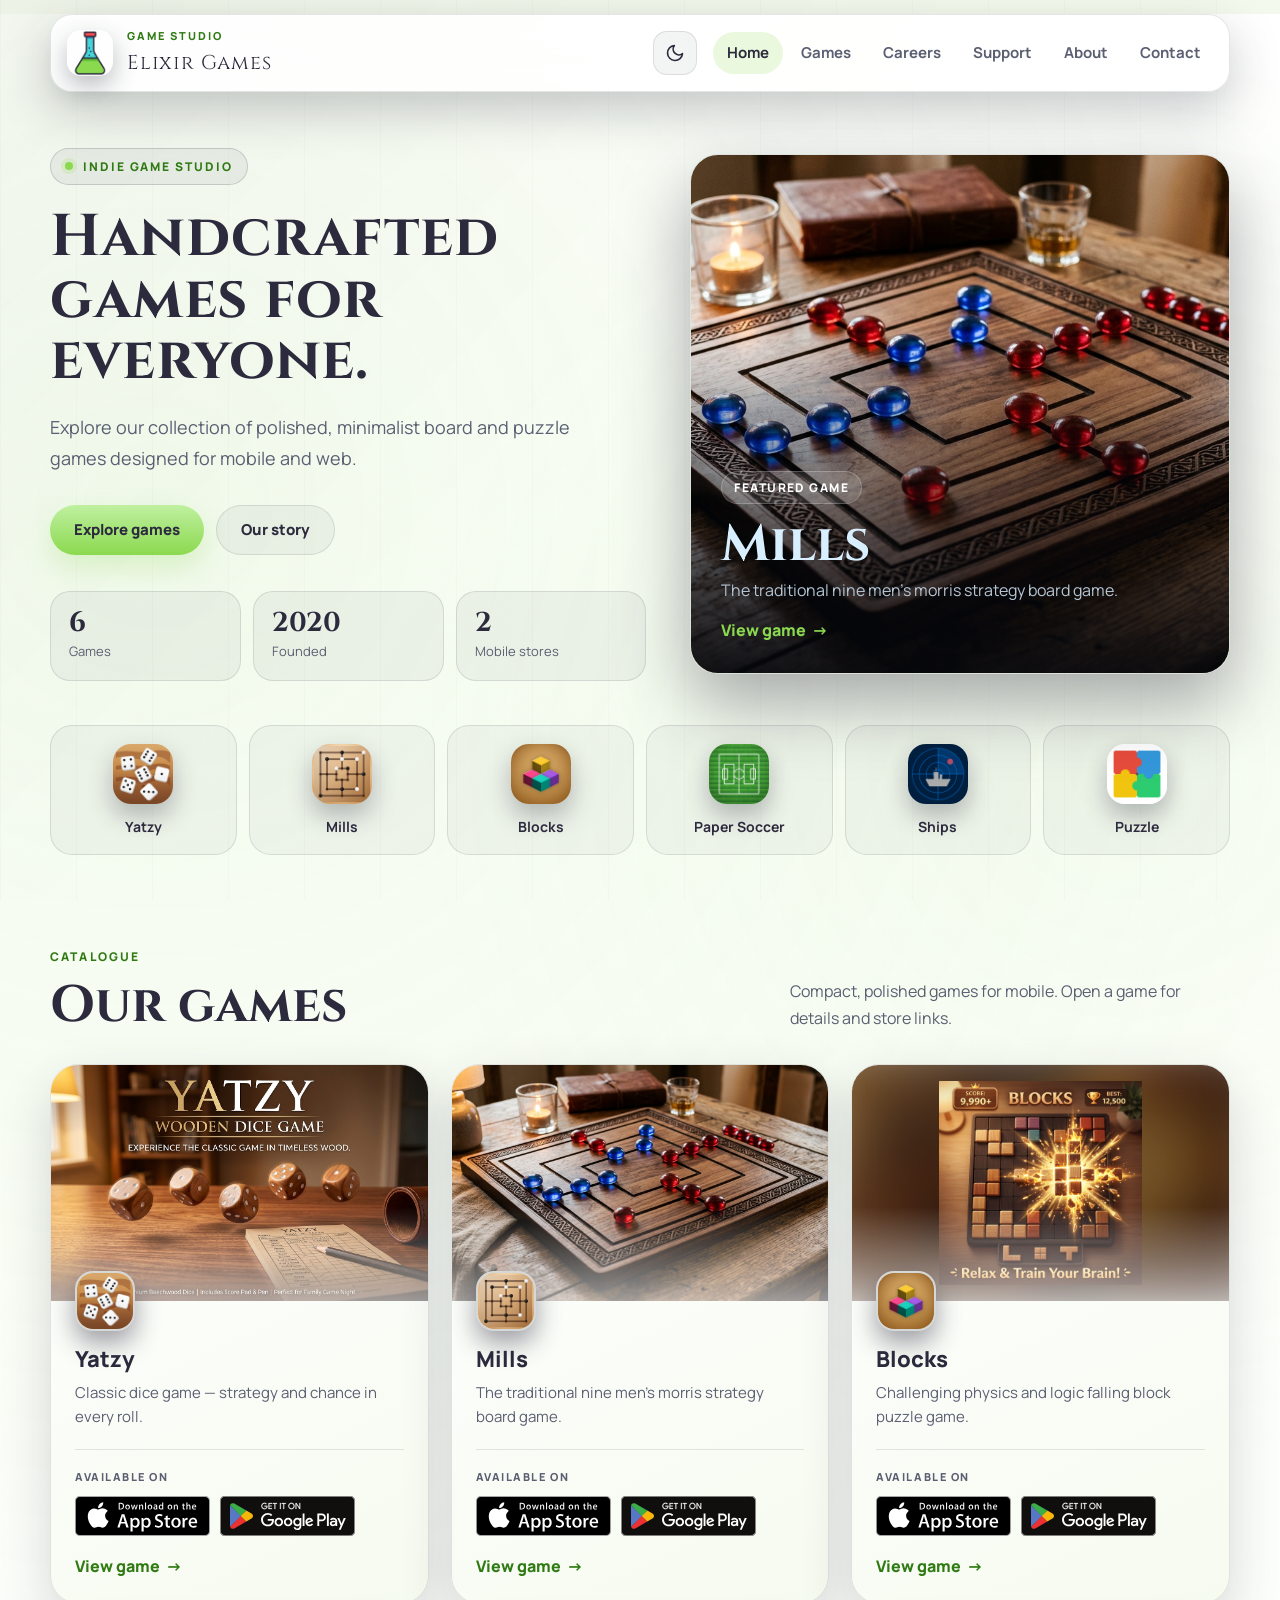
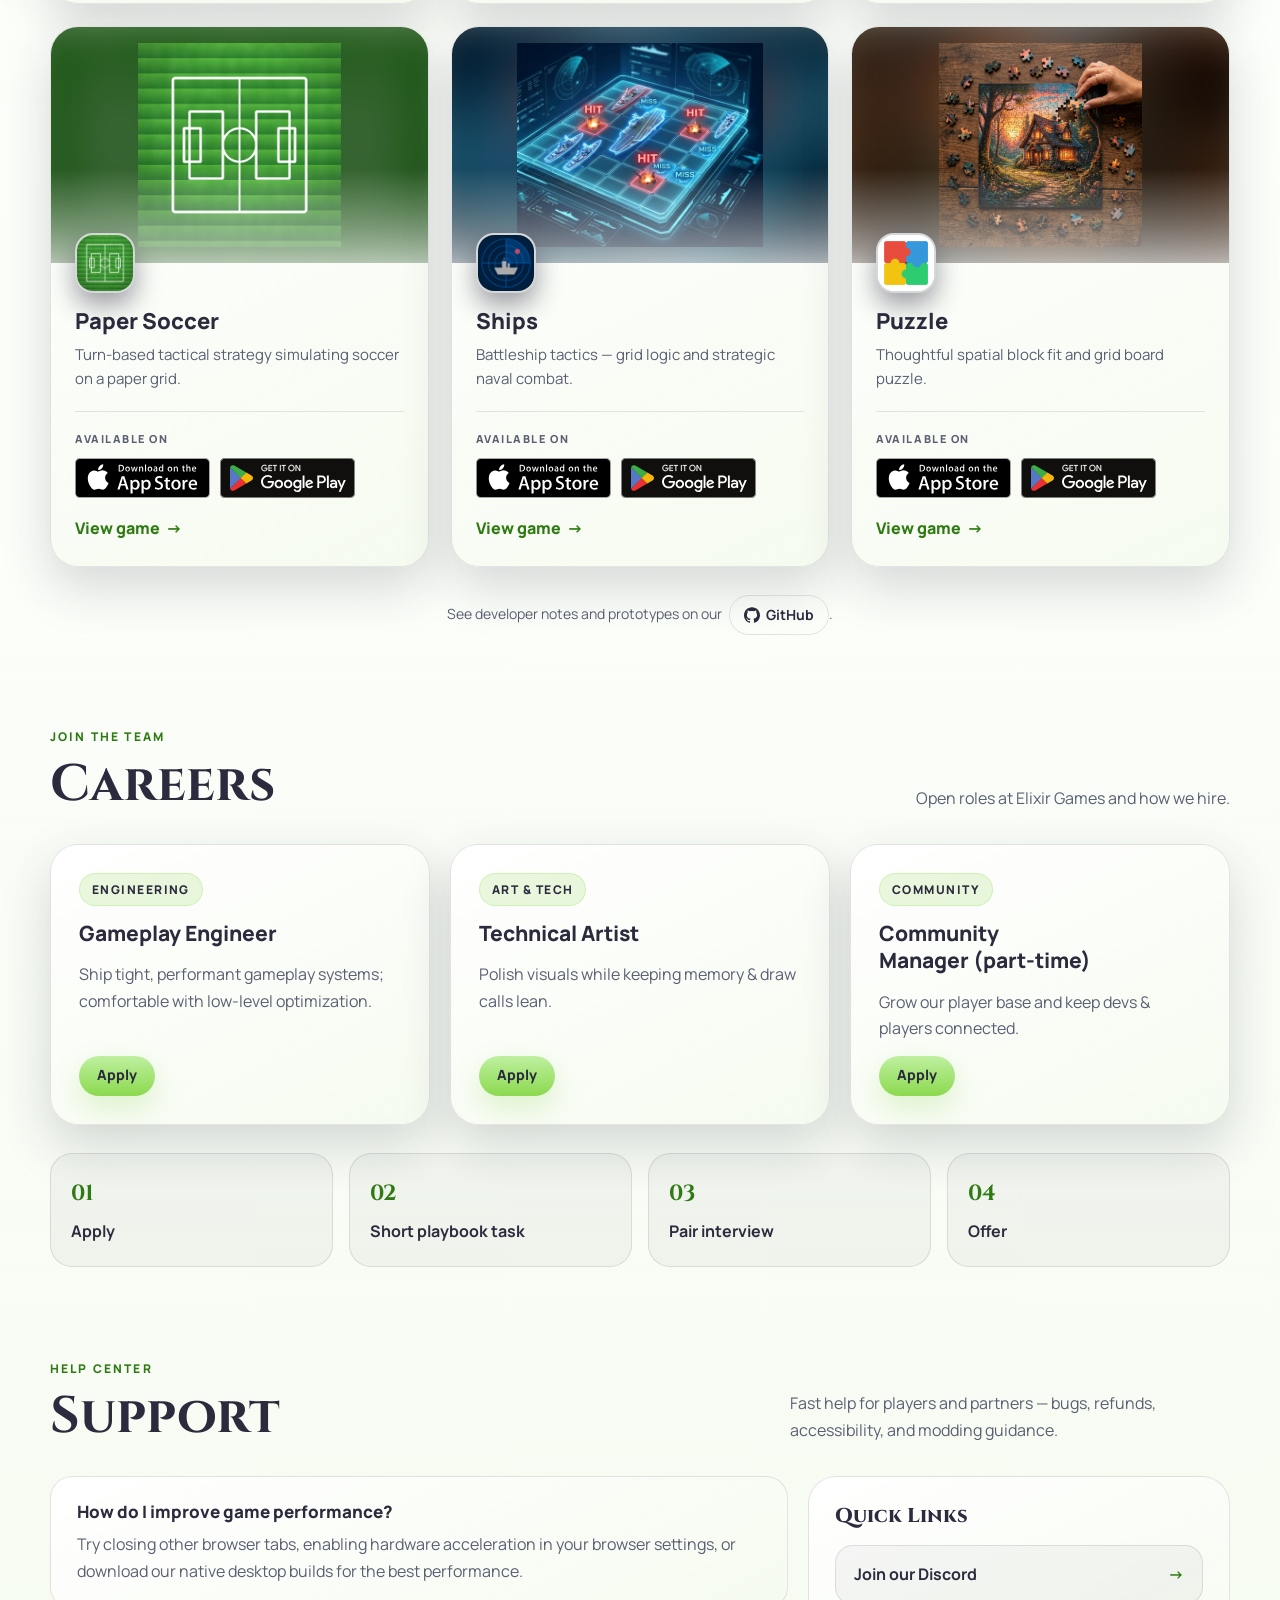
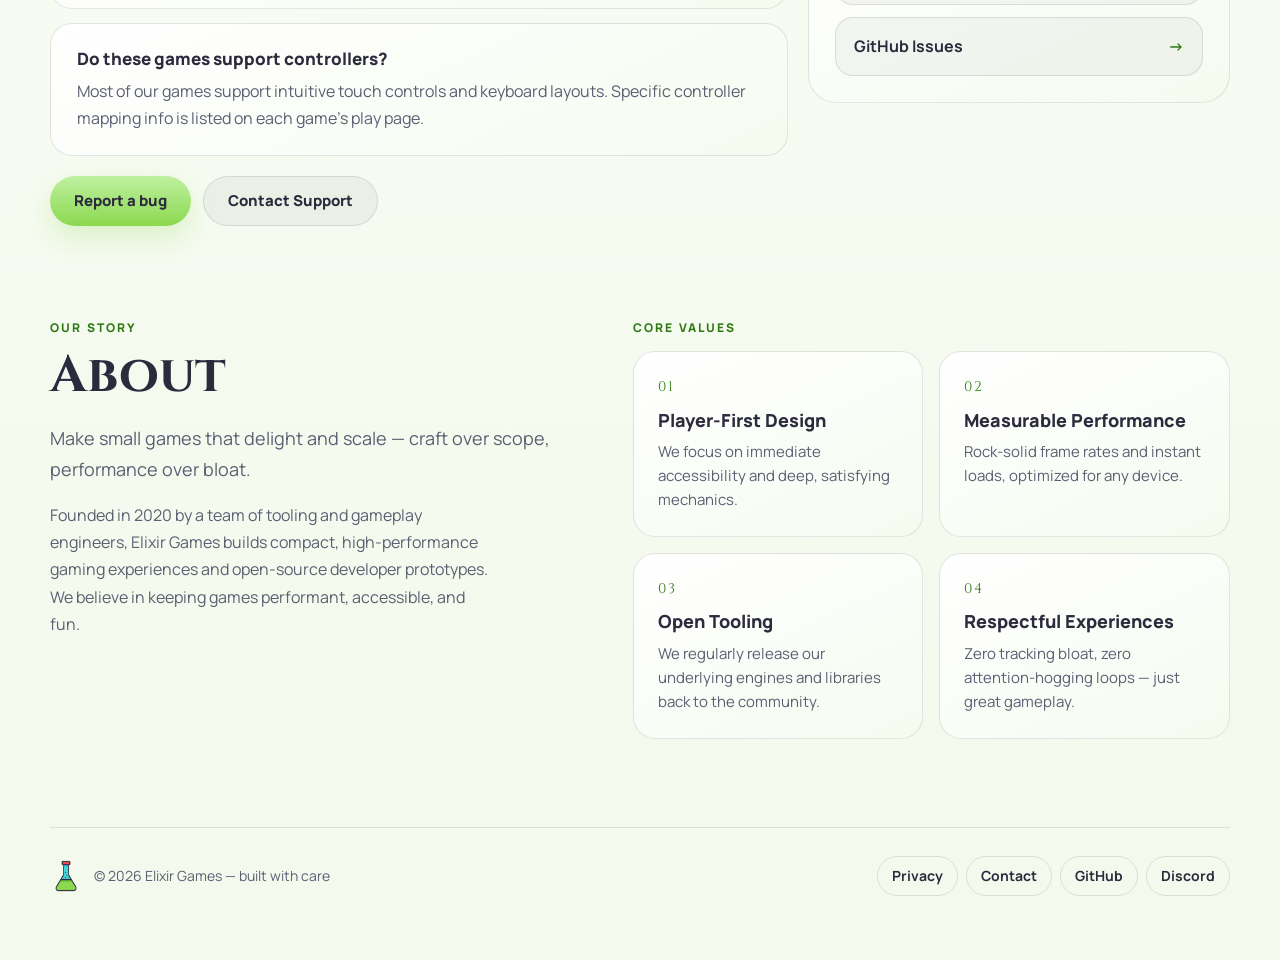
==== commit 5e760df1: "Add light/dark theme switch to the header The site is light by default, but visitors had no way to c" ====
--- a/index.html
+++ b/index.html
@@ -59,9 +59,13 @@
   }</script>
   <link rel="icon" href="/favicon.svg" type="image/svg+xml">
   <script>
+    // Theme before first paint: ?theme=… wins for this visit, otherwise the saved choice. Light is the default.
     (function(){
       var t = new URLSearchParams(location.search).get('theme');
-      if (t === 'light' || t === 'dark') document.documentElement.setAttribute('data-theme', t);
+      if (t !== 'light' && t !== 'dark') {
+        try { t = localStorage.getItem('eg-theme'); } catch (e) { t = null; }
+      }
+      if (t === 'dark') document.documentElement.setAttribute('data-theme', 'dark');
     })();
   </script>
   <style>
@@ -188,6 +192,11 @@
     .site-nav a{padding:9px 14px;border-radius:999px;text-decoration:none;font-weight:700;font-size:15px;color:var(--muted);transition:color .2s ease,background .2s ease}
     .site-nav a:hover{color:var(--text);background:rgba(var(--tint),.06)}
     .site-nav a.active{color:var(--accent-strong);background:var(--accent-soft)}
+    .theme-toggle{display:inline-flex;align-items:center;justify-content:center;flex:0 0 auto;width:44px;height:44px;padding:0;margin-left:auto;border-radius:14px;border:1px solid var(--line);background:rgba(var(--tint),.05);color:var(--text);cursor:pointer;transition:background .2s ease,border-color .2s ease}
+    .theme-toggle:hover{background:rgba(var(--tint),.1);border-color:rgba(var(--tint),.38)}
+    .theme-toggle .icon-sun{display:none}
+    [data-theme="dark"] .theme-toggle .icon-sun{display:block}
+    [data-theme="dark"] .theme-toggle .icon-moon{display:none}
     .nav-toggle{display:none;align-items:center;justify-content:center;width:44px;height:44px;padding:0;border-radius:14px;border:1px solid var(--line);background:rgba(var(--tint),.05);color:var(--text);cursor:pointer}
 
     /* ---------- shared bits ---------- */
@@ -463,6 +472,8 @@
     }
     @media (max-width:900px){
       .nav-toggle{display:inline-flex}
+      .nav-toggle{margin-left:auto}
+      .theme-toggle{margin-left:0}
       .topbar{flex-wrap:wrap}
       .site-nav{display:none;order:3;width:100%;flex-direction:column;align-items:stretch;gap:4px;margin-top:4px;padding-top:12px;border-top:1px solid var(--line)}
       .site-nav.open{display:flex}
@@ -512,6 +523,10 @@
           <span class="brand-title">Elixir Games</span>
         </span>
       </a>
+      <button class="theme-toggle" type="button" aria-label="Switch to dark theme" title="Switch to dark theme">
+        <svg class="icon-moon" width="20" height="20" viewBox="0 0 24 24" fill="none" stroke="currentColor" stroke-width="2" stroke-linecap="round" stroke-linejoin="round" aria-hidden="true"><path d="M21 12.8A9 9 0 1 1 11.2 3a7 7 0 0 0 9.8 9.8z"/></svg>
+        <svg class="icon-sun" width="20" height="20" viewBox="0 0 24 24" fill="none" stroke="currentColor" stroke-width="2" stroke-linecap="round" stroke-linejoin="round" aria-hidden="true"><circle cx="12" cy="12" r="4"/><path d="M12 2v2M12 20v2M4.93 4.93l1.41 1.41M17.66 17.66l1.41 1.41M2 12h2M20 12h2M4.93 19.07l1.41-1.41M17.66 6.34l1.41-1.41"/></svg>
+      </button>
       <button class="nav-toggle" type="button" aria-expanded="false" aria-controls="site-nav" aria-label="Open menu">
         <svg width="20" height="20" viewBox="0 0 24 24" fill="none" stroke="currentColor" stroke-width="2" stroke-linecap="round" stroke-linejoin="round" aria-hidden="true"><path d="M3 6h18M3 12h18M3 18h18"/></svg>
       </button>
@@ -999,5 +1014,28 @@
       });
     })();
   </script>
+  <script>
+    // Theme switch: flips light/dark, remembers the choice in this browser, keeps the label and theme colour in step.
+    (function(){
+      var root = document.documentElement;
+      var btn = document.querySelector('.theme-toggle');
+      var meta = document.querySelector('meta[name="theme-color"]');
+      if (!btn) return;
+      function isDark(){ return root.getAttribute('data-theme') === 'dark'; }
+      function sync(){
+        var label = isDark() ? 'Switch to light theme' : 'Switch to dark theme';
+        btn.setAttribute('aria-label', label);
+        btn.setAttribute('title', label);
+        if (meta) meta.setAttribute('content', isDark() ? '#0d1016' : '#ffffff');
+      }
+      btn.addEventListener('click', function(){
+        var next = isDark() ? 'light' : 'dark';
+        if (next === 'dark') root.setAttribute('data-theme', 'dark'); else root.removeAttribute('data-theme');
+        try { localStorage.setItem('eg-theme', next); } catch (e) {}
+        sync();
+      });
+      sync();
+    })();
+  </script>
 </body>
 </html>
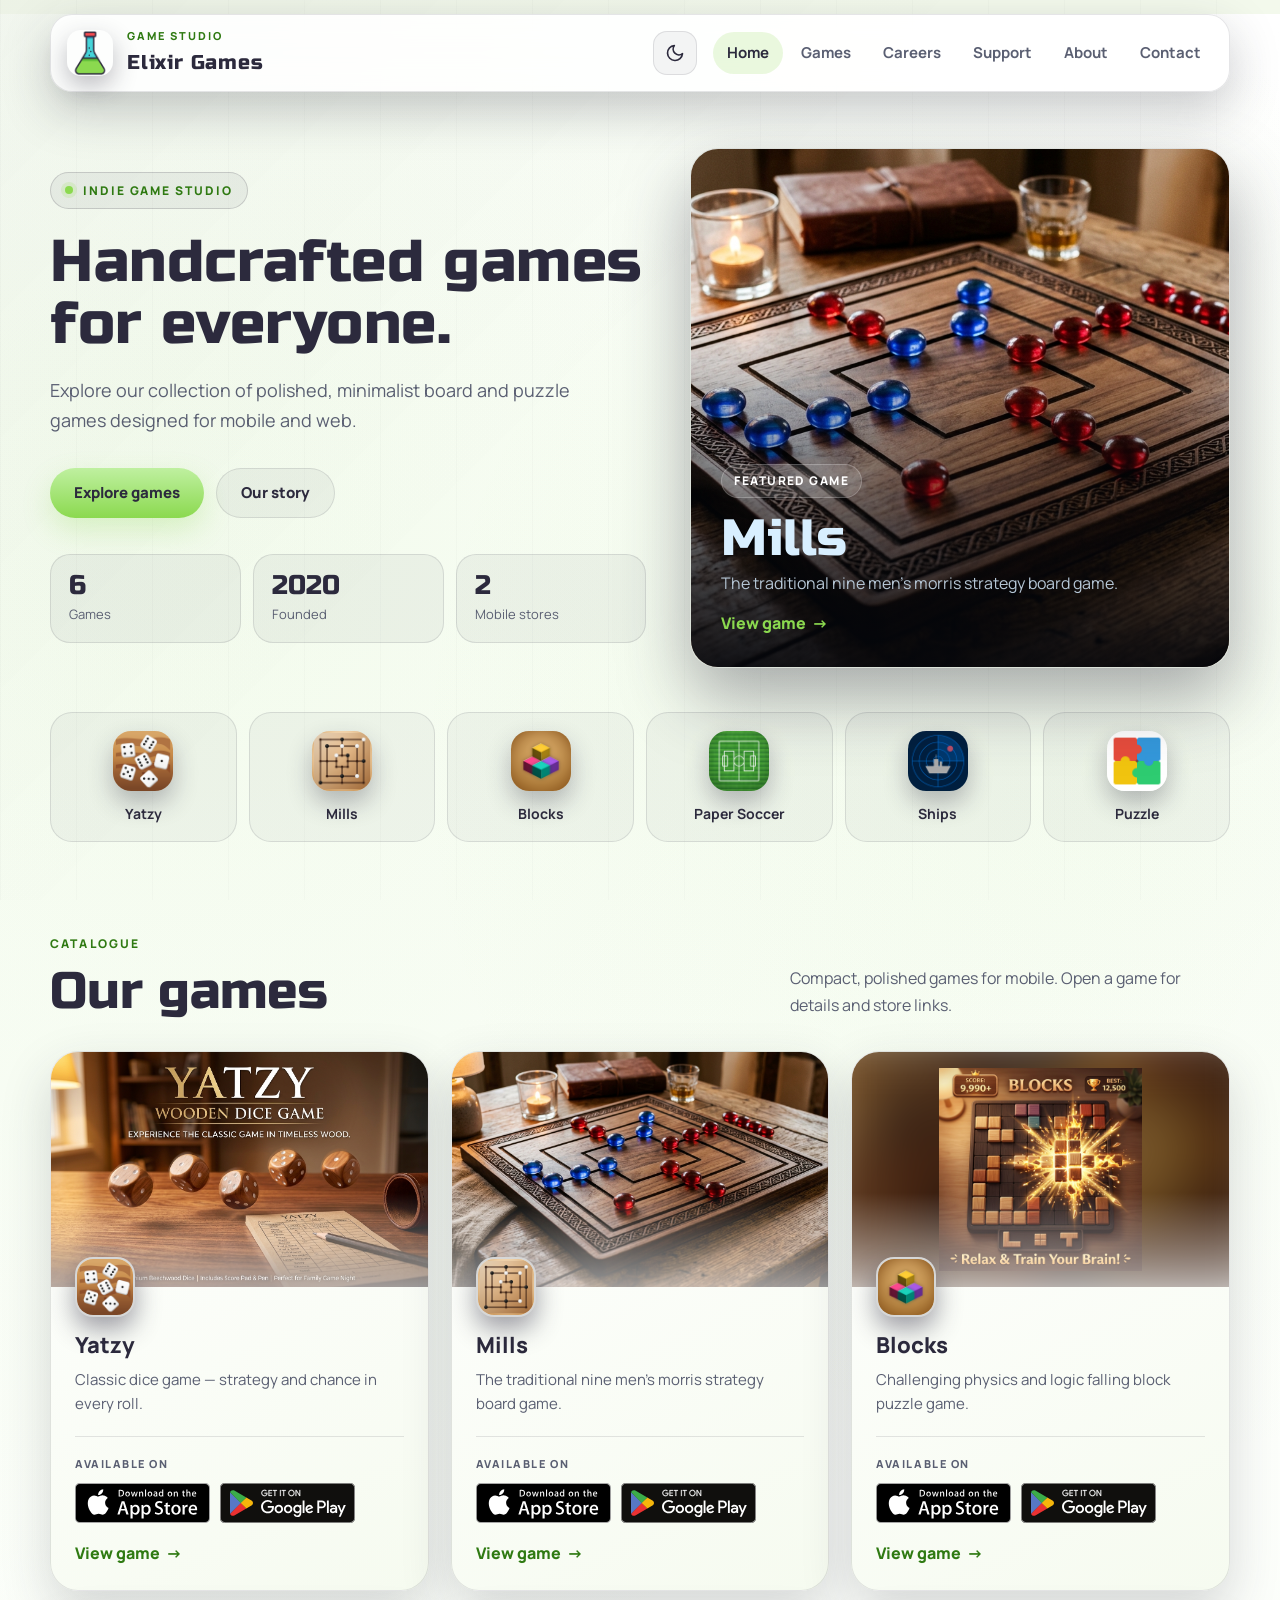
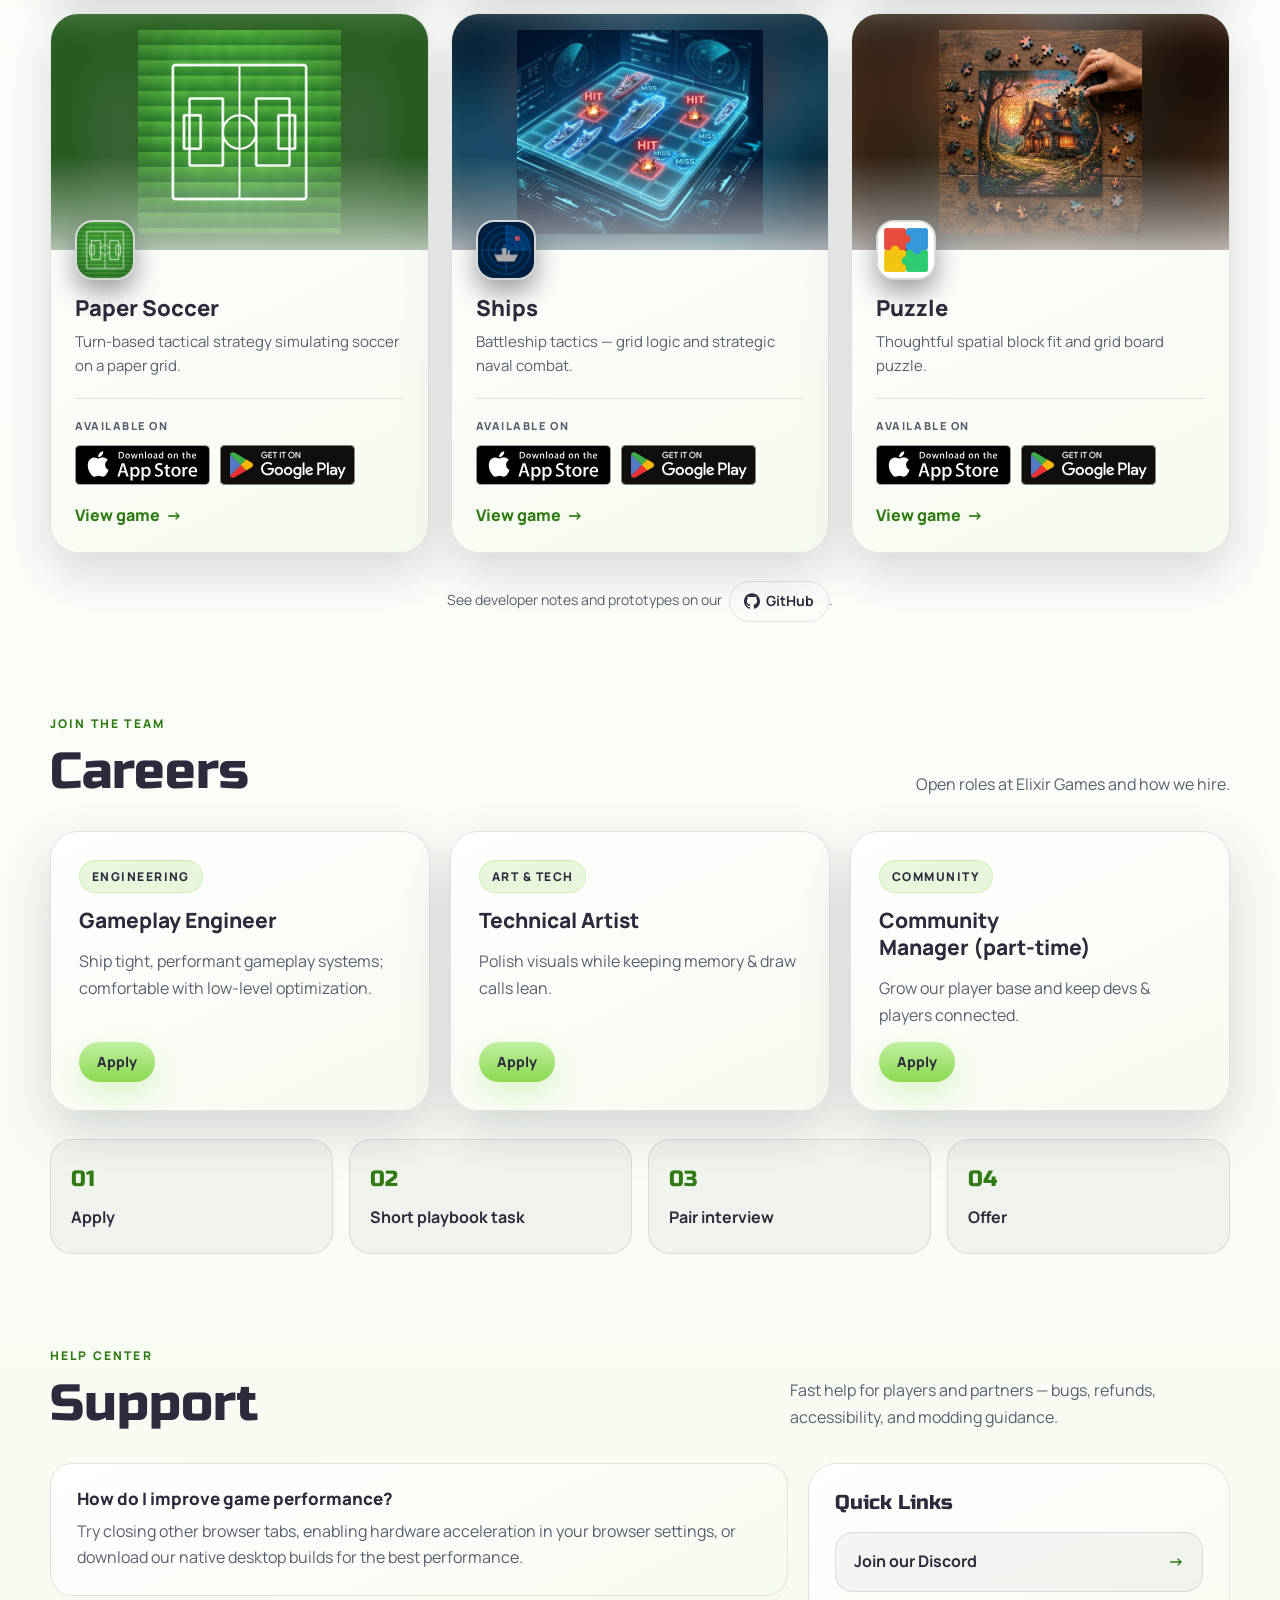
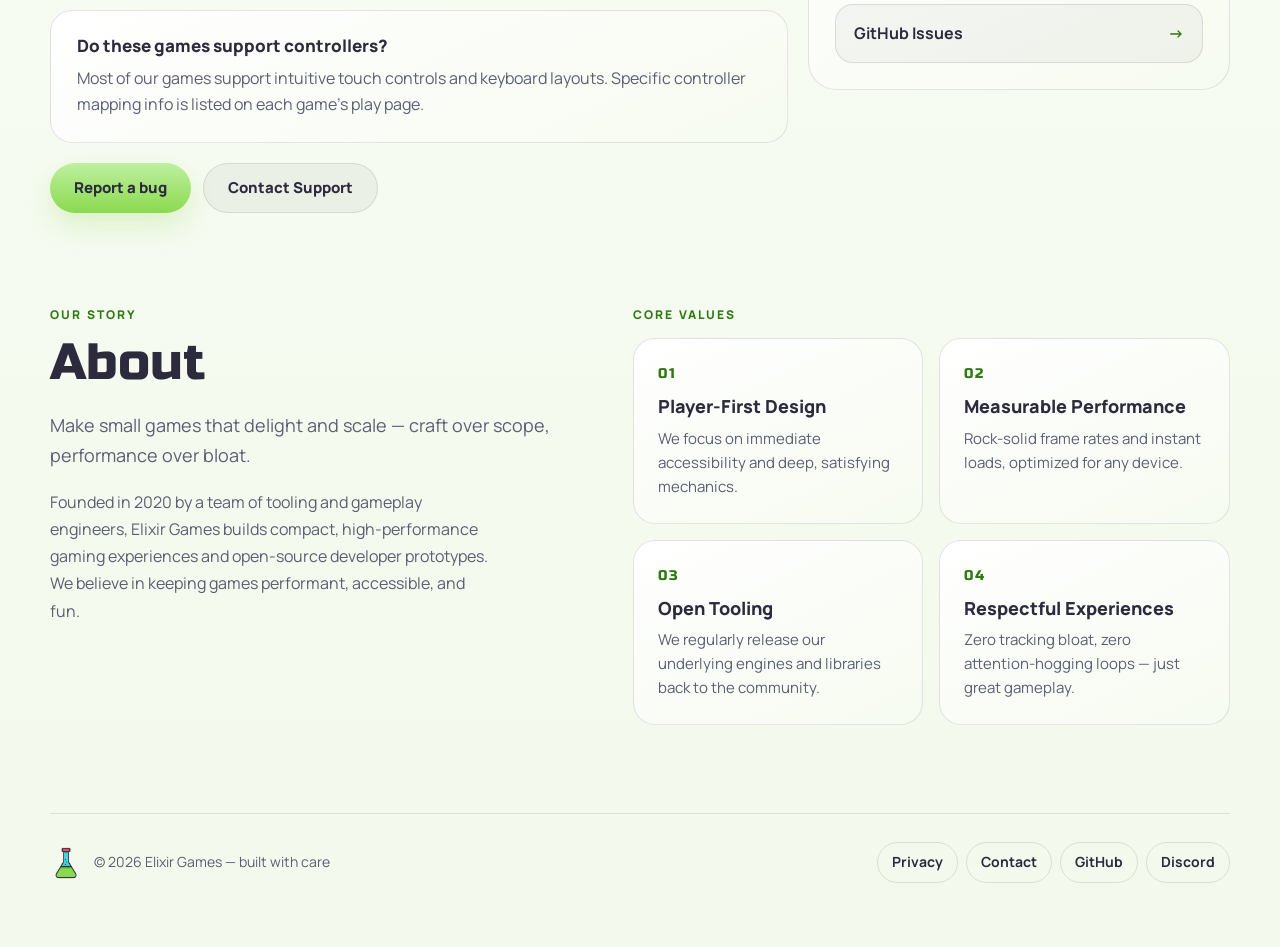
==== commit 7ab7df81: "Use Russo One for headings and the wordmark The headings and brand name used Cinzel, a classical Rom" ====
--- a/index.html
+++ b/index.html
@@ -15,7 +15,7 @@
   <meta name="googlebot" content="index,follow,max-snippet:-1,max-image-preview:large,max-video-preview:-1">
   <link rel="preconnect" href="https://fonts.googleapis.com">
   <link rel="preconnect" href="https://fonts.gstatic.com" crossorigin>
-  <link href="https://fonts.googleapis.com/css2?family=Cinzel:wght@500;700;800&family=Manrope:wght@400;500;600;700;800&display=swap" rel="stylesheet">
+  <link href="https://fonts.googleapis.com/css2?family=Russo+One&family=Manrope:wght@400;500;600;700;800&display=swap" rel="stylesheet">
 
   <!-- Meta Pixel Code -->
   <script>
@@ -98,7 +98,7 @@
       --color-scheme:light;
       --max:1180px;
       --radius:28px;
-      --display:"Cinzel","Times New Roman",serif;
+      --display:"Russo One","Arial Black",sans-serif;
       --sans:"Manrope","Avenir Next","Segoe UI",sans-serif;
       --ease:cubic-bezier(.2,.9,.3,1);
     }
@@ -158,7 +158,7 @@
     a{color:inherit}
     :focus-visible{outline:2px solid var(--accent);outline-offset:3px;border-radius:8px}
     h1,h2,h3{margin:0;color:var(--text);text-wrap:balance}
-    h1,h2{font-family:var(--display);color:var(--accent-strong);line-height:1.05}
+    h1,h2{font-family:var(--display);font-weight:400;color:var(--accent-strong);line-height:1.05}
     h1{font-size:clamp(2.5rem,4.6vw,4.1rem);letter-spacing:.01em}
     h2{font-size:clamp(2.1rem,4vw,3.2rem)}
     h3{font-family:var(--sans);font-size:19px;font-weight:800;line-height:1.3}
@@ -187,7 +187,7 @@
     .brand img{width:46px;height:46px;border-radius:14px;box-shadow:0 10px 24px rgba(var(--shadow-rgb),.3);transition:transform .3s var(--ease)}
     .brand:hover img{transform:translateY(-2px) rotate(-4deg)}
     .brand-kicker{display:block;font-size:11px;font-weight:800;letter-spacing:.18em;text-transform:uppercase;color:var(--accent-text)}
-    .brand-title{display:block;margin-top:2px;font-family:var(--display);font-size:20px;letter-spacing:.04em;color:var(--accent-strong)}
+    .brand-title{display:block;margin-top:2px;font-family:var(--display);font-weight:400;font-size:20px;letter-spacing:.04em;color:var(--accent-strong)}
     .site-nav{display:flex;align-items:center;gap:4px}
     .site-nav a{padding:9px 14px;border-radius:999px;text-decoration:none;font-weight:700;font-size:15px;color:var(--muted);transition:color .2s ease,background .2s ease}
     .site-nav a:hover{color:var(--text);background:rgba(var(--tint),.06)}
@@ -260,7 +260,7 @@
     .cta-row{display:flex;flex-wrap:wrap;gap:12px;margin:32px 0 36px}
     .stats{display:grid;grid-template-columns:repeat(3,minmax(0,1fr));gap:12px}
     .stat{padding:16px 18px;border-radius:20px;background:rgba(var(--tint),.05);border:1px solid var(--line)}
-    .stat strong{display:block;font-family:var(--display);font-size:1.7rem;line-height:1.1;color:var(--accent-strong)}
+    .stat strong{display:block;font-family:var(--display);font-weight:400;font-size:1.7rem;line-height:1.1;color:var(--accent-strong)}
     .stat span{font-size:13px;color:var(--muted)}
 
     .hero-feature{
@@ -382,7 +382,7 @@
       list-style:none;
     }
     .process li{padding:22px 20px;border-radius:22px;background:rgba(var(--tint),.04);border:1px solid var(--line);font-weight:700;color:var(--text)}
-    .process li span{display:block;margin-bottom:8px;font-family:var(--display);font-size:22px;color:var(--accent-text)}
+    .process li span{display:block;margin-bottom:8px;font-family:var(--display);font-weight:400;font-size:22px;color:var(--accent-text)}
 
     /* ---------- support ---------- */
     .support-grid{display:grid;grid-template-columns:minmax(0,1.4fr) minmax(0,.8fr);gap:20px;align-items:start}
@@ -392,7 +392,7 @@
     .faq-item p{margin:0;line-height:1.65;color:var(--muted)}
     .faq .cta-row{margin:6px 0 0}
     .link-panel{display:grid;gap:12px;padding:26px;border-radius:var(--radius);background:var(--card-bg);border:1px solid var(--line)}
-    .link-panel h3{margin-bottom:4px;font-family:var(--display);font-size:20px;color:var(--accent-strong)}
+    .link-panel h3{margin-bottom:4px;font-family:var(--display);font-weight:400;font-size:20px;color:var(--accent-strong)}
     .link-row{
       display:flex;
       justify-content:space-between;
@@ -416,7 +416,7 @@
     .values-kicker{margin-bottom:14px}
     .values{display:grid;grid-template-columns:repeat(2,minmax(0,1fr));gap:16px}
     .value{padding:24px;border-radius:22px;background:var(--card-bg);border:1px solid var(--line)}
-    .value-num{display:block;margin-bottom:10px;font-family:var(--display);font-size:14px;letter-spacing:.14em;color:var(--accent-text)}
+    .value-num{display:block;margin-bottom:10px;font-family:var(--display);font-weight:400;font-size:14px;letter-spacing:.14em;color:var(--accent-text)}
     .value h3{margin-bottom:8px;font-size:18px}
     .value p{margin:0;font-size:15px;line-height:1.6;color:var(--muted)}
 
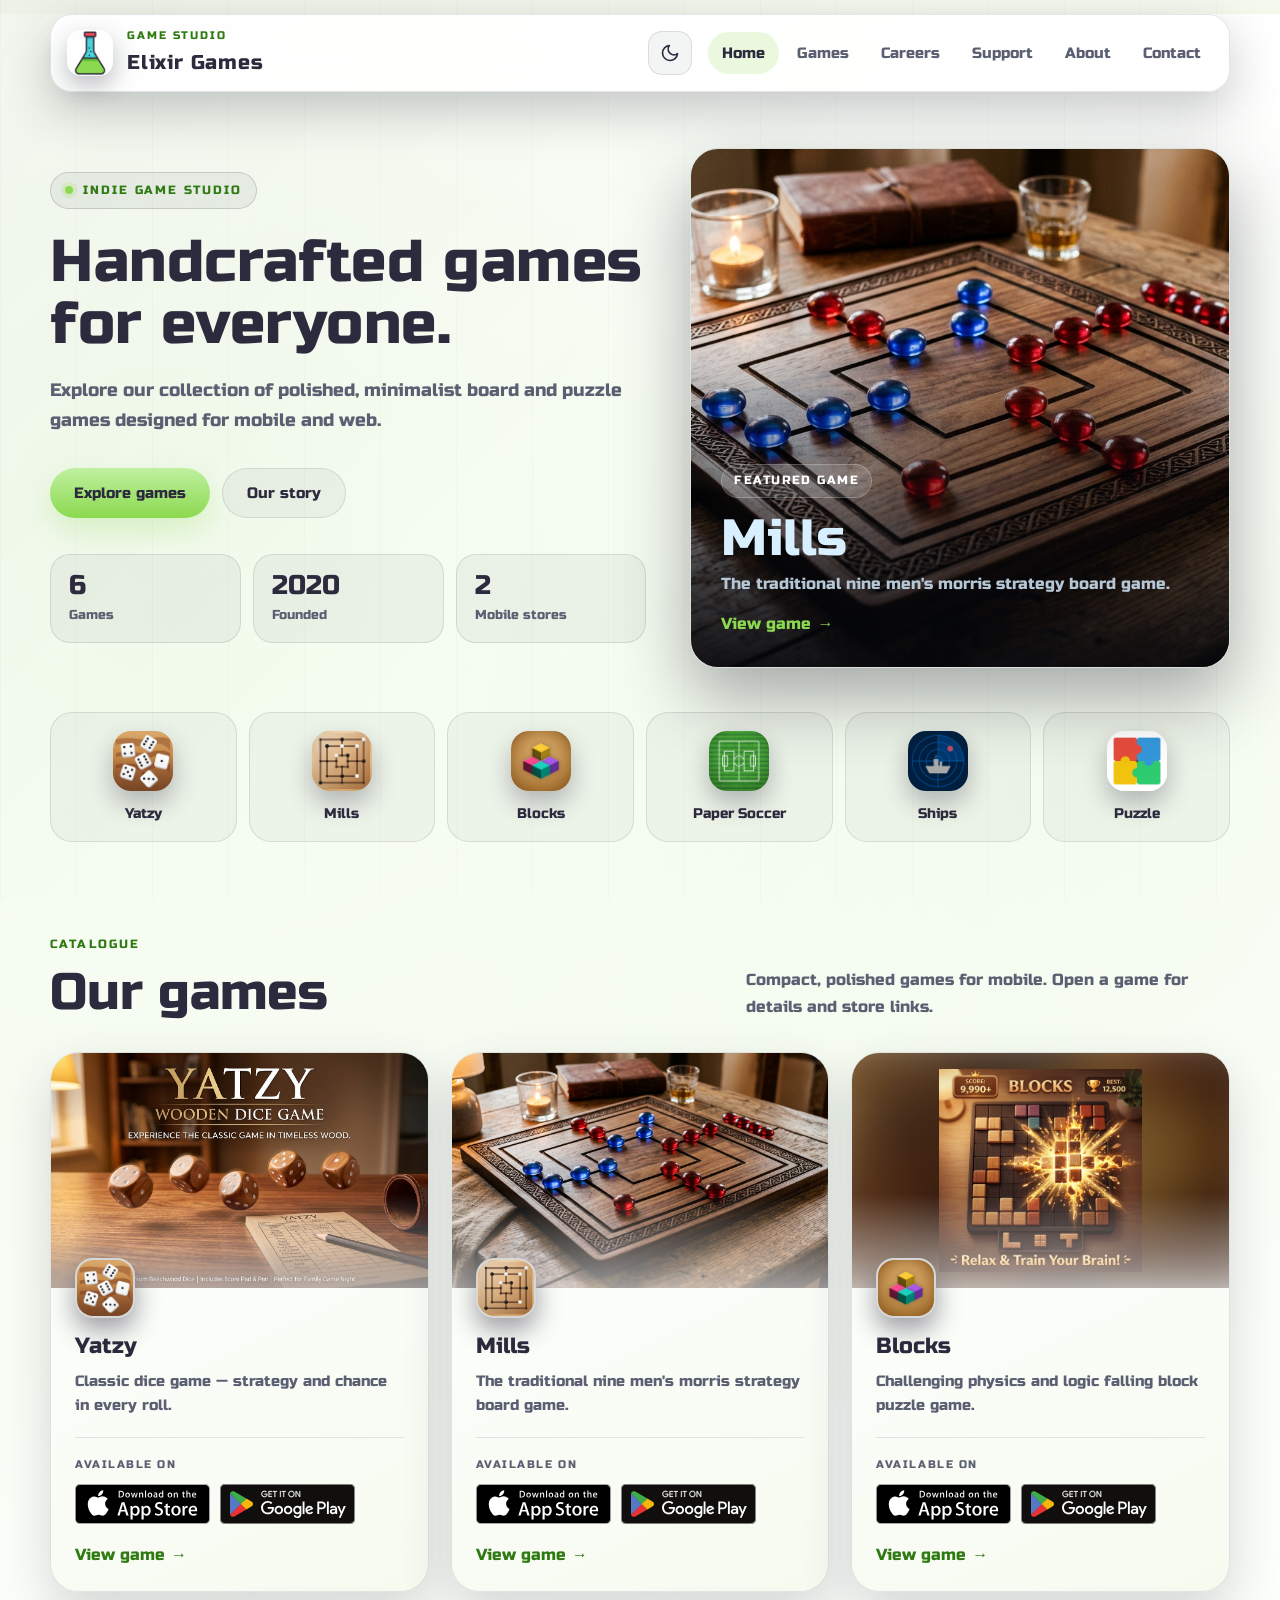
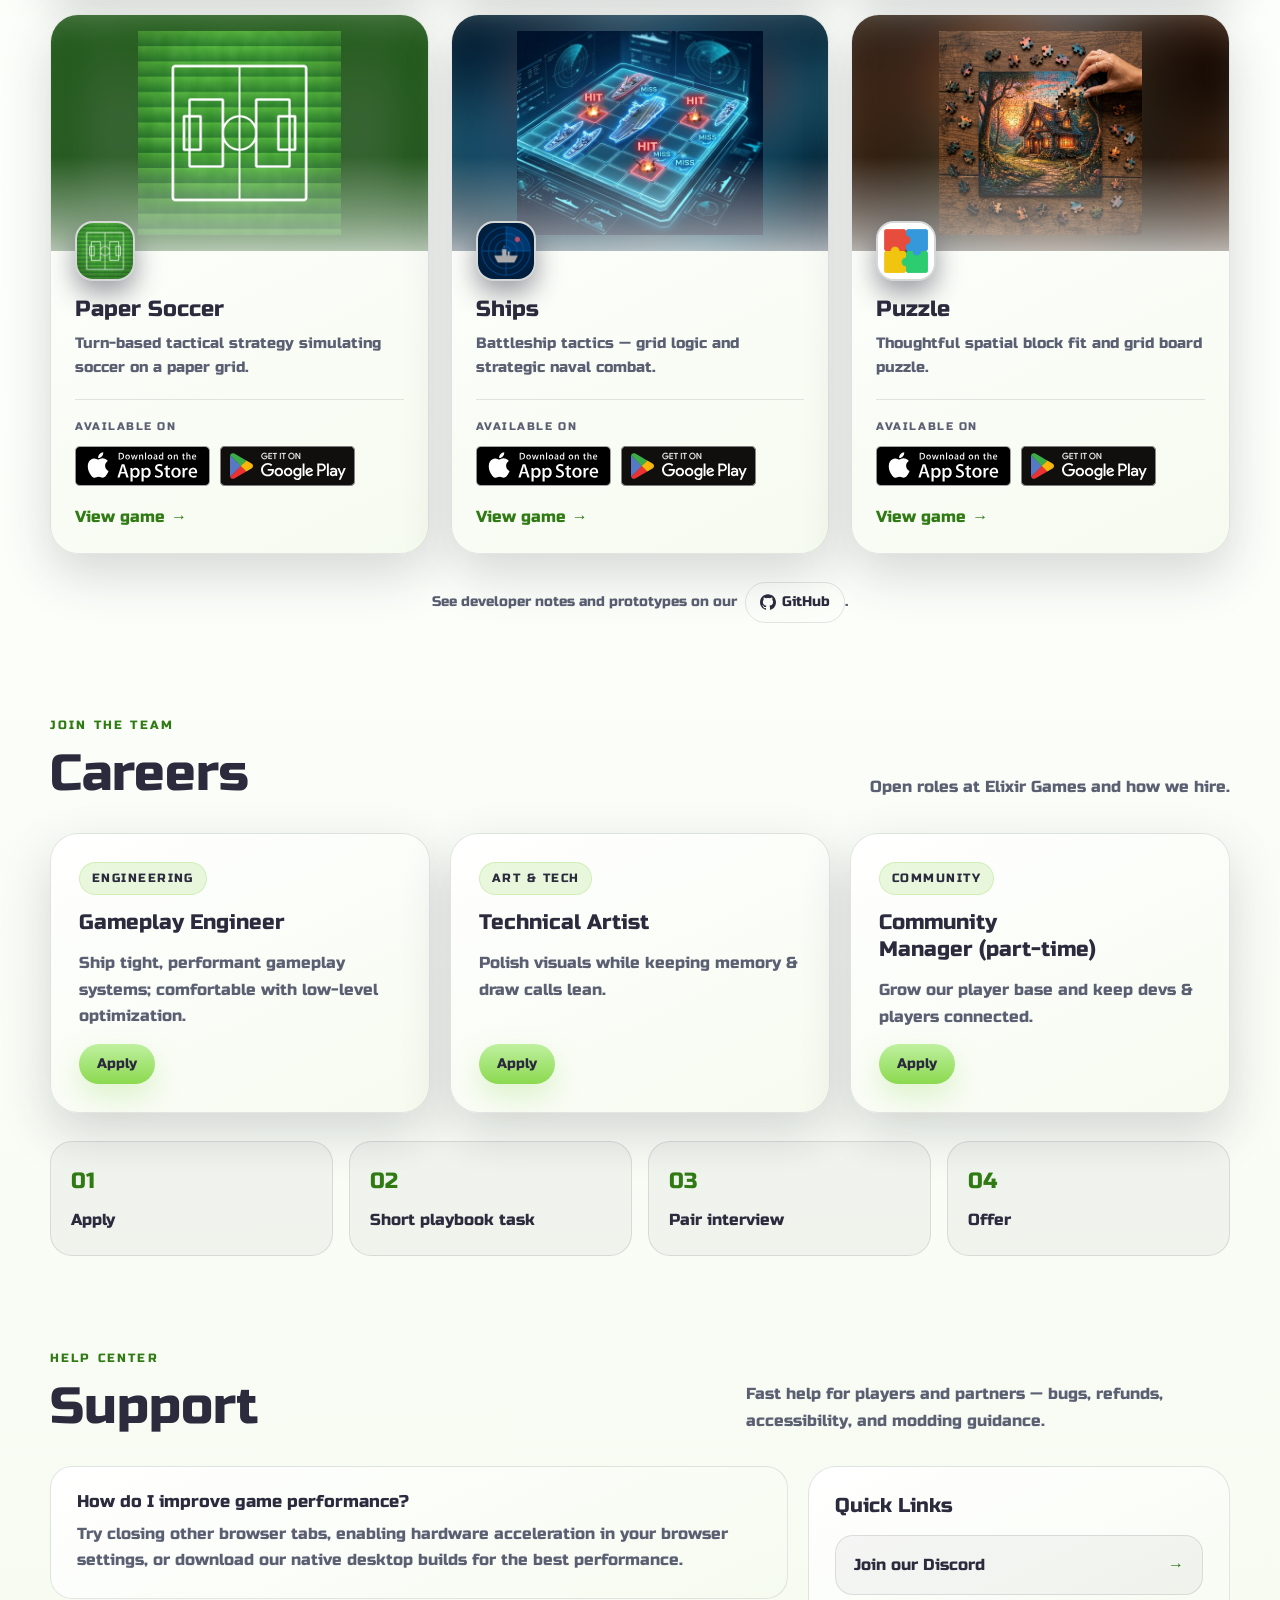
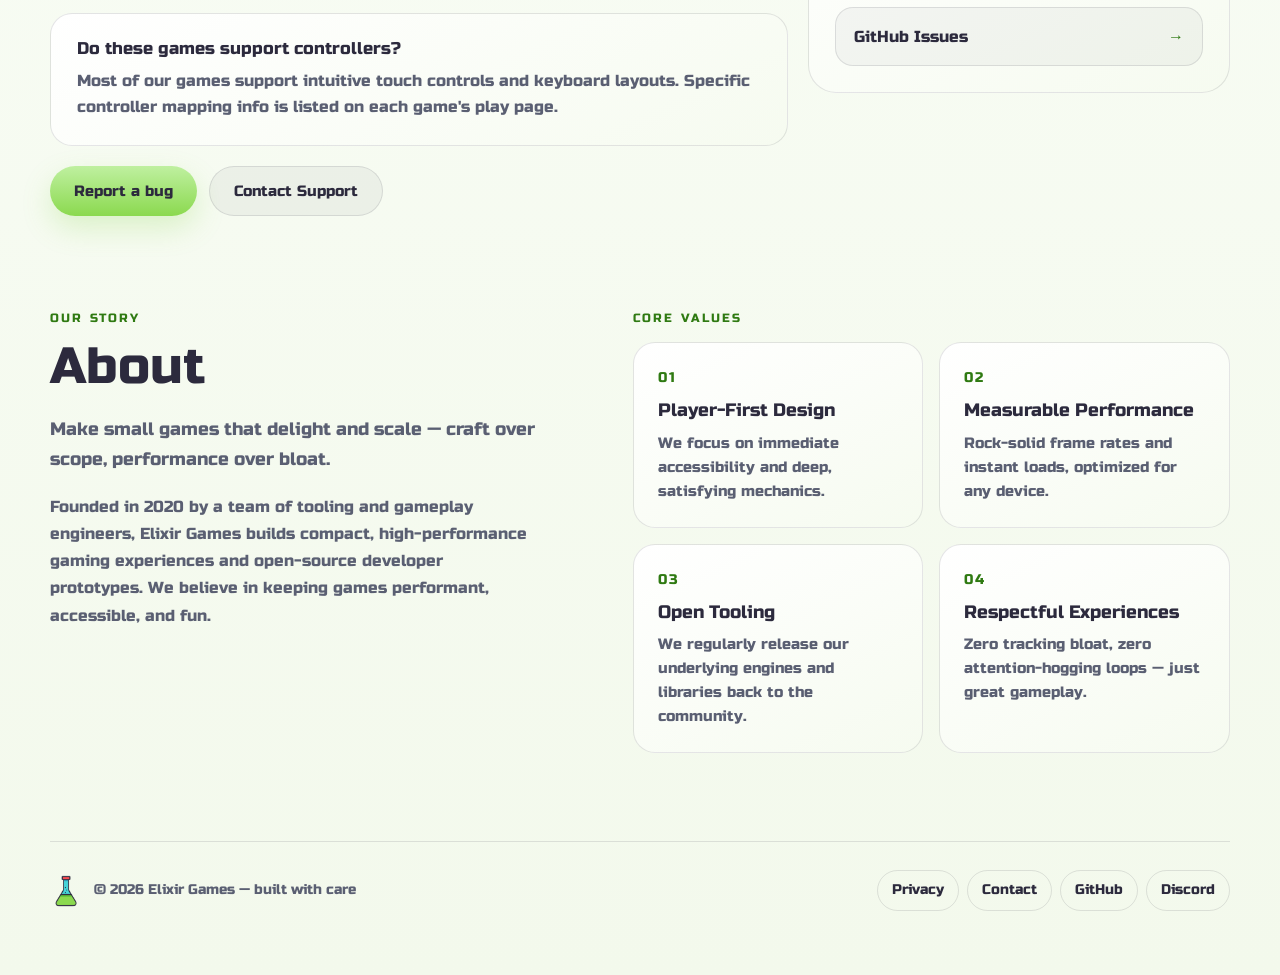
==== commit 2341b7fa: "Use Russo One for all text Russo One was chosen for headings and the wordmark and works well for the" ====
--- a/index.html
+++ b/index.html
@@ -15,7 +15,7 @@
   <meta name="googlebot" content="index,follow,max-snippet:-1,max-image-preview:large,max-video-preview:-1">
   <link rel="preconnect" href="https://fonts.googleapis.com">
   <link rel="preconnect" href="https://fonts.gstatic.com" crossorigin>
-  <link href="https://fonts.googleapis.com/css2?family=Russo+One&family=Manrope:wght@400;500;600;700;800&display=swap" rel="stylesheet">
+  <link href="https://fonts.googleapis.com/css2?family=Russo+One&display=swap" rel="stylesheet">
 
   <!-- Meta Pixel Code -->
   <script>
@@ -99,7 +99,7 @@
       --max:1180px;
       --radius:28px;
       --display:"Russo One","Arial Black",sans-serif;
-      --sans:"Manrope","Avenir Next","Segoe UI",sans-serif;
+      --sans:"Russo One","Arial Black",sans-serif;
       --ease:cubic-bezier(.2,.9,.3,1);
     }
 
@@ -128,6 +128,7 @@
       --grid-blend:screen;
       --color-scheme:dark;
     }
+    html{font-synthesis:none}
     *{box-sizing:border-box}
     html{scroll-behavior:smooth;scroll-padding-top:110px;background:var(--bg-deep)}
     body{
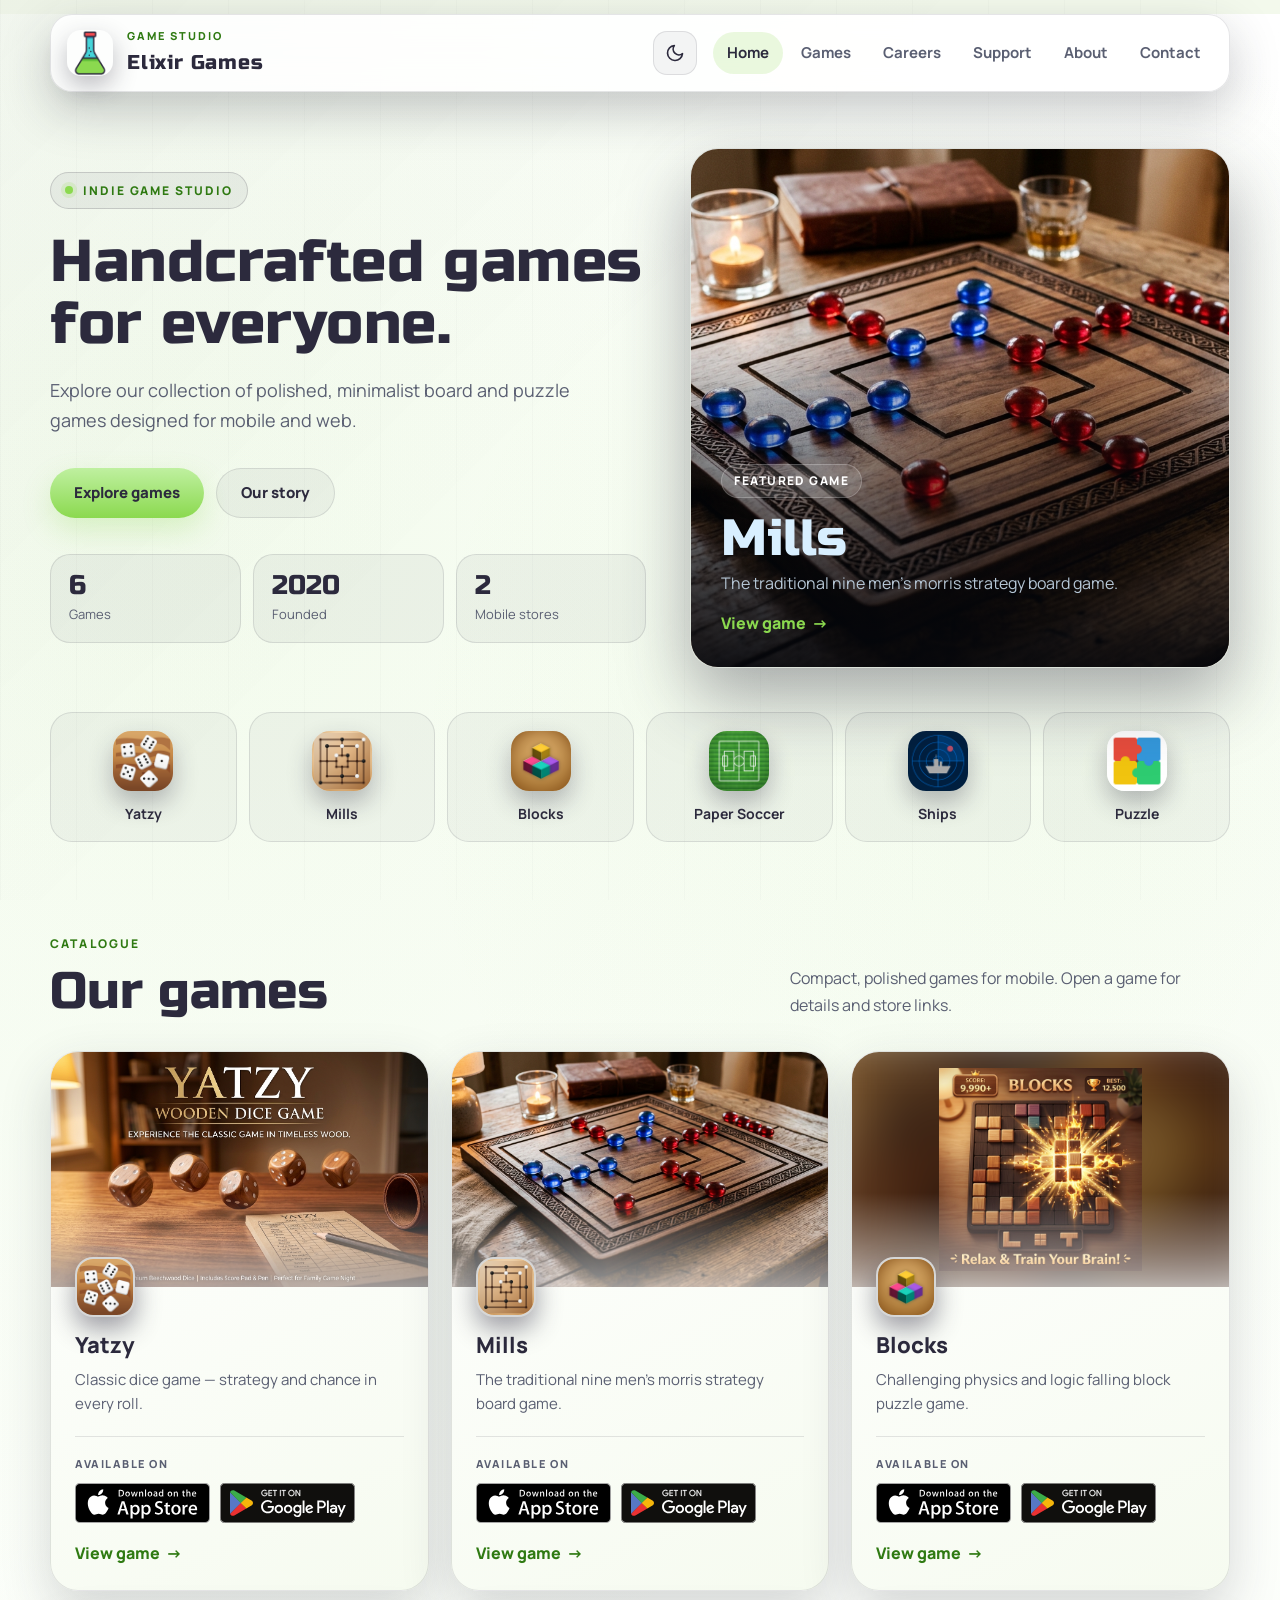
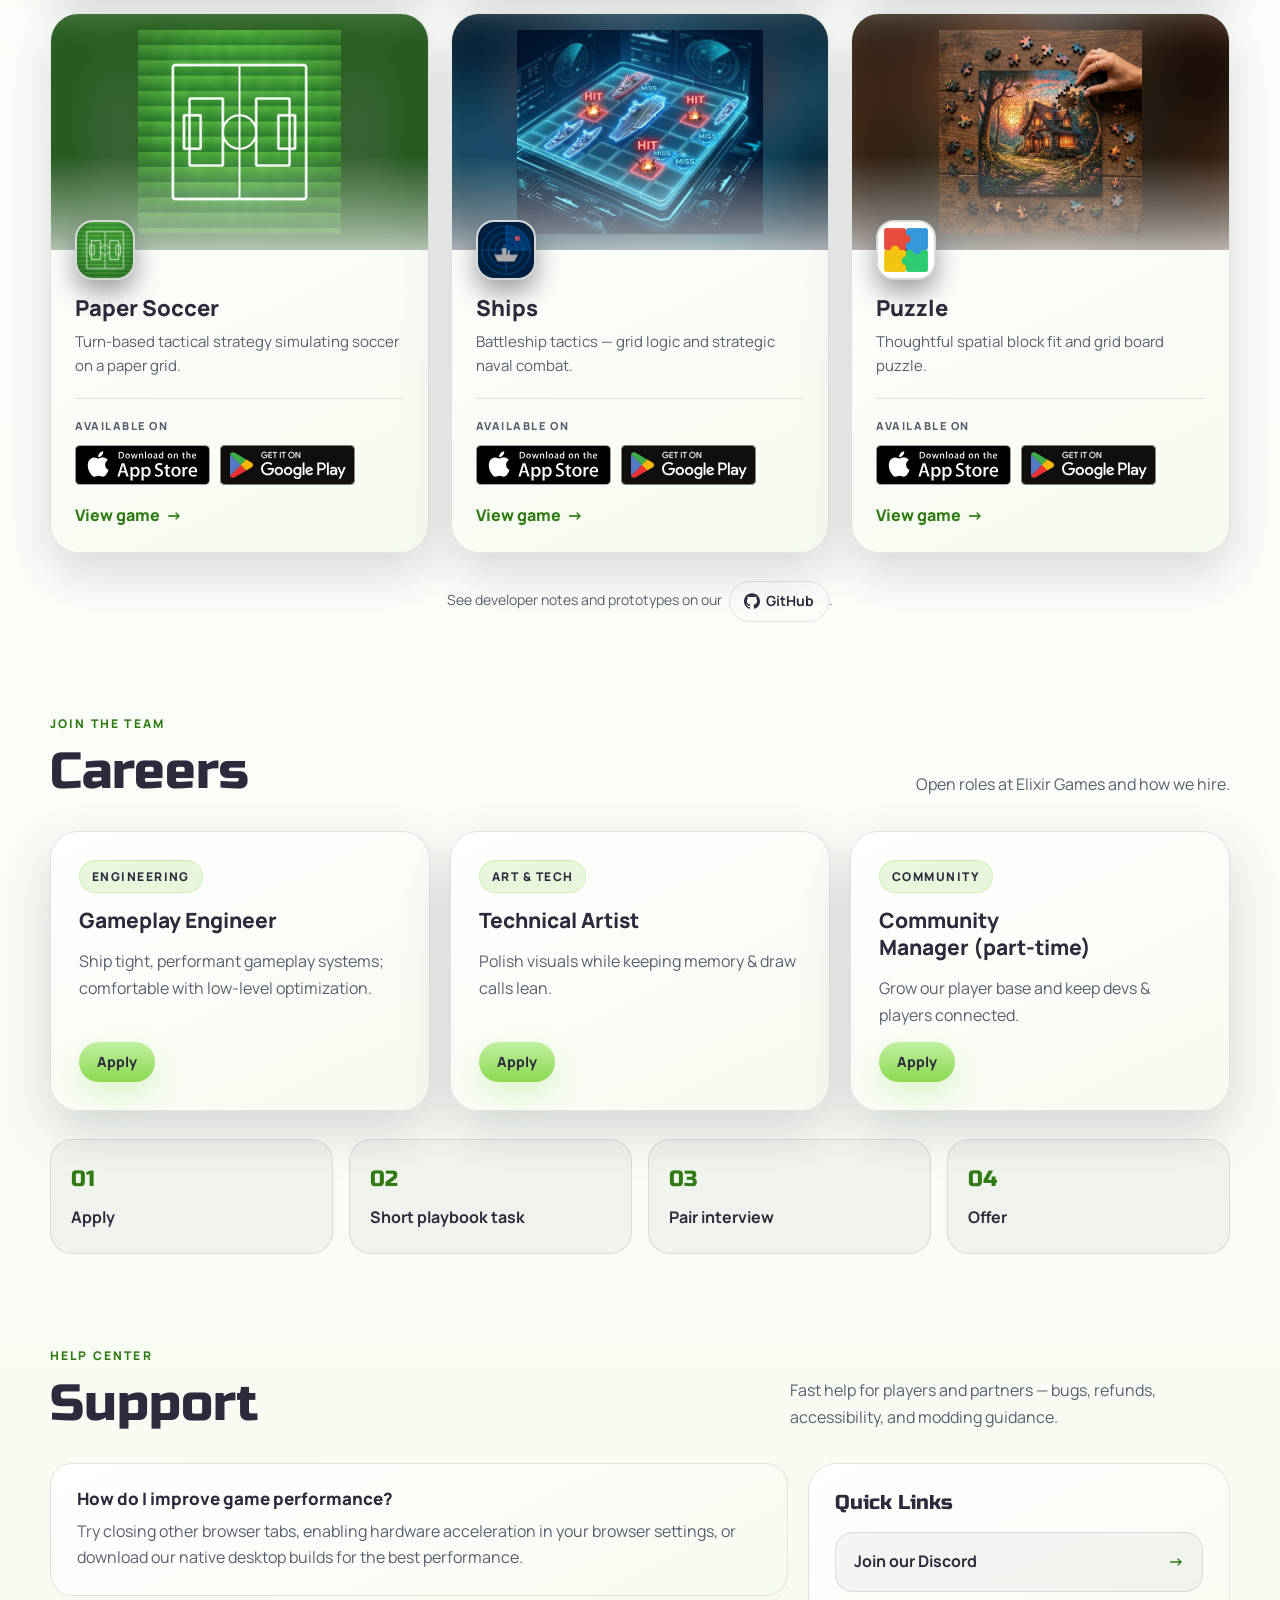
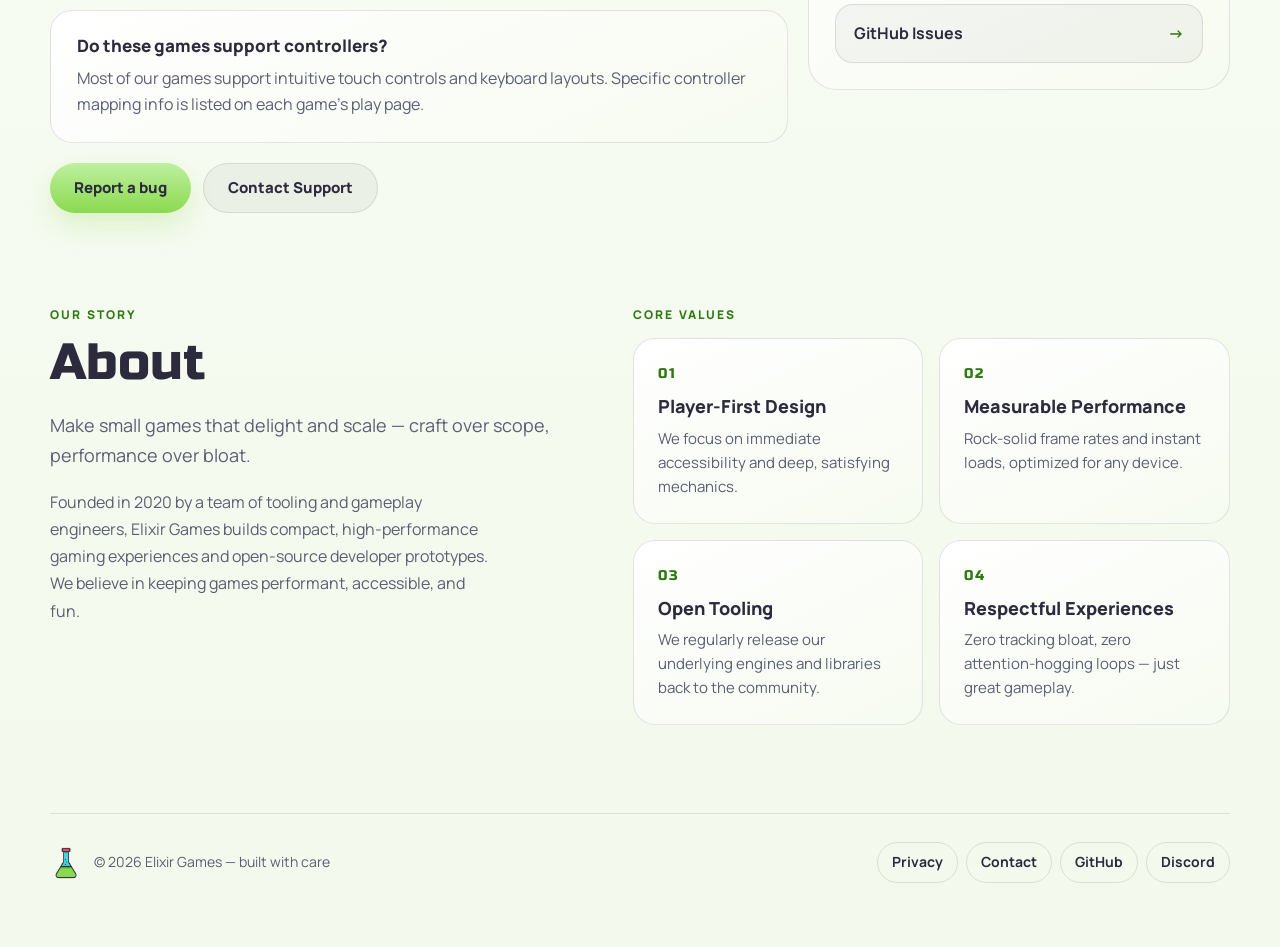
==== commit 48d10152: "Revert "Use Russo One for all text" This reverts commit 2341b7fa30f81927445786f931247254850ca780." ====
--- a/index.html
+++ b/index.html
@@ -15,7 +15,7 @@
   <meta name="googlebot" content="index,follow,max-snippet:-1,max-image-preview:large,max-video-preview:-1">
   <link rel="preconnect" href="https://fonts.googleapis.com">
   <link rel="preconnect" href="https://fonts.gstatic.com" crossorigin>
-  <link href="https://fonts.googleapis.com/css2?family=Russo+One&display=swap" rel="stylesheet">
+  <link href="https://fonts.googleapis.com/css2?family=Russo+One&family=Manrope:wght@400;500;600;700;800&display=swap" rel="stylesheet">
 
   <!-- Meta Pixel Code -->
   <script>
@@ -99,7 +99,7 @@
       --max:1180px;
       --radius:28px;
       --display:"Russo One","Arial Black",sans-serif;
-      --sans:"Russo One","Arial Black",sans-serif;
+      --sans:"Manrope","Avenir Next","Segoe UI",sans-serif;
       --ease:cubic-bezier(.2,.9,.3,1);
     }
 
@@ -128,7 +128,6 @@
       --grid-blend:screen;
       --color-scheme:dark;
     }
-    html{font-synthesis:none}
     *{box-sizing:border-box}
     html{scroll-behavior:smooth;scroll-padding-top:110px;background:var(--bg-deep)}
     body{
